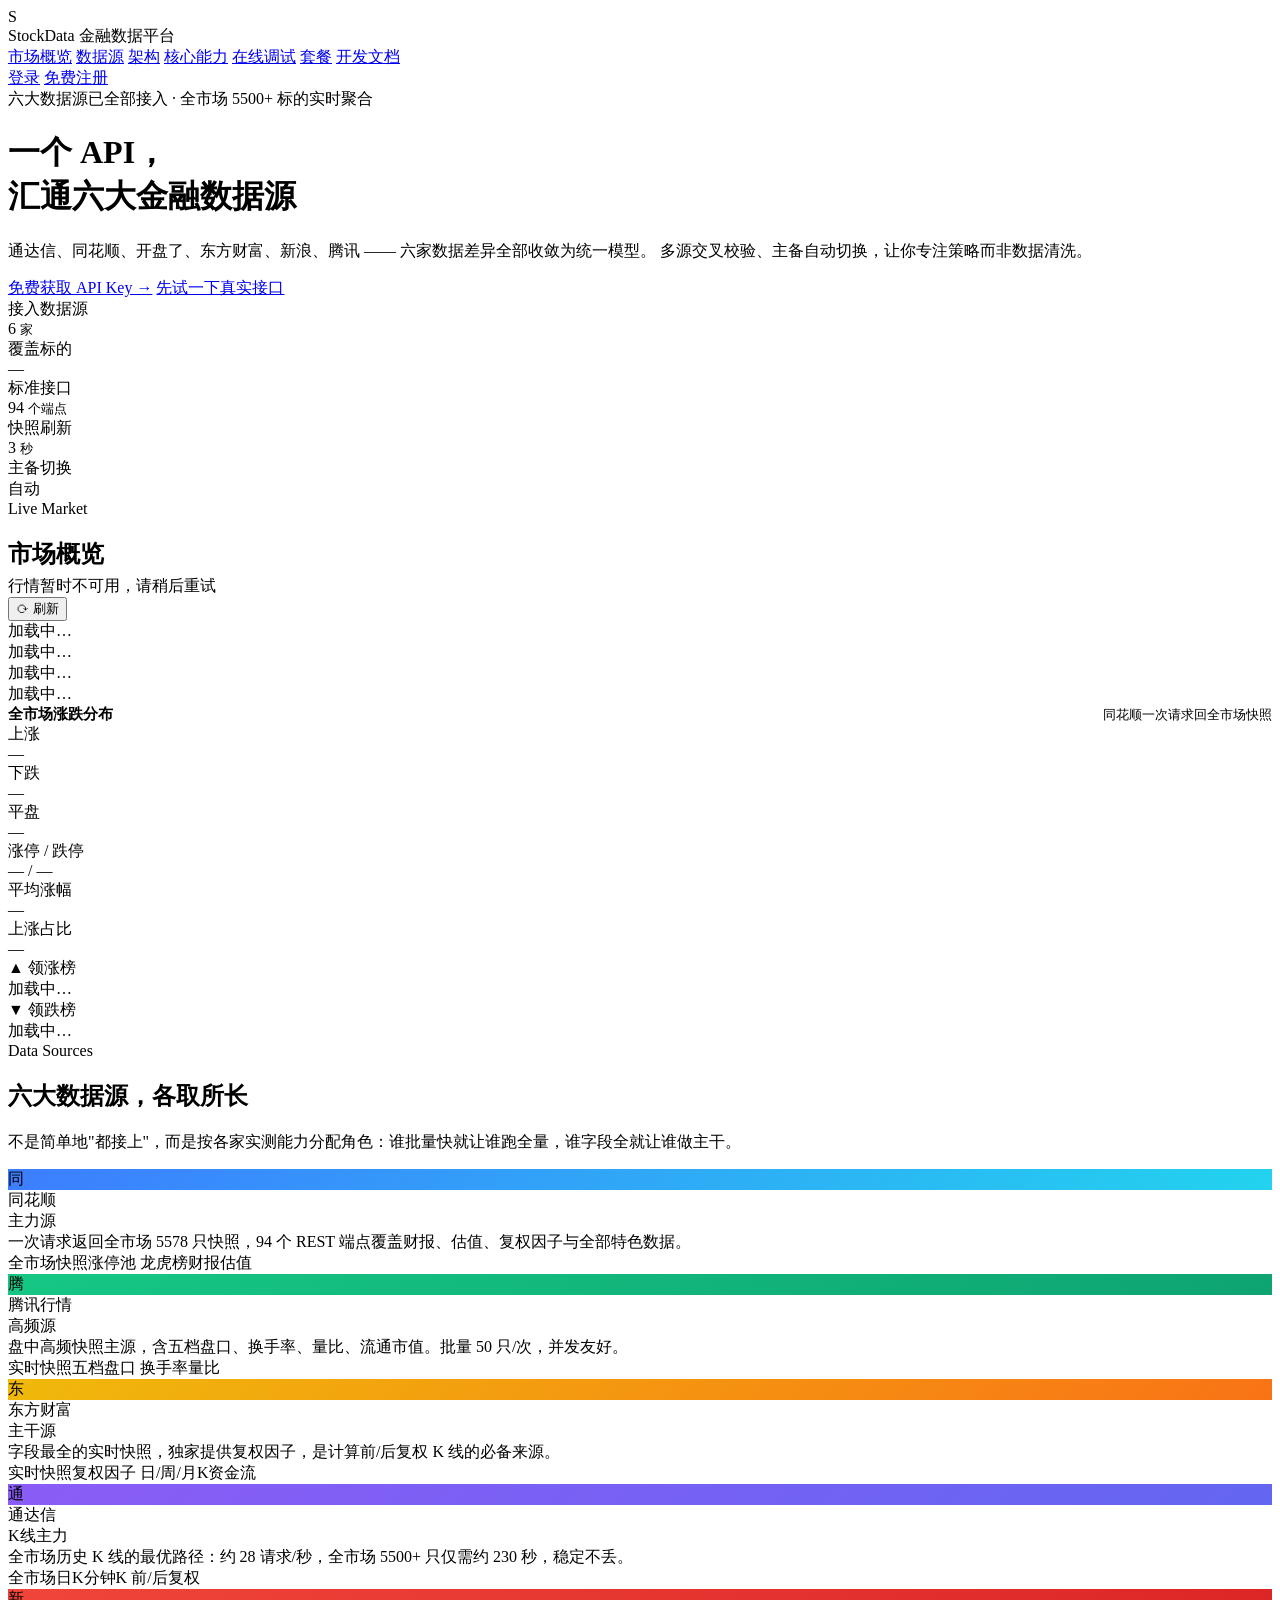
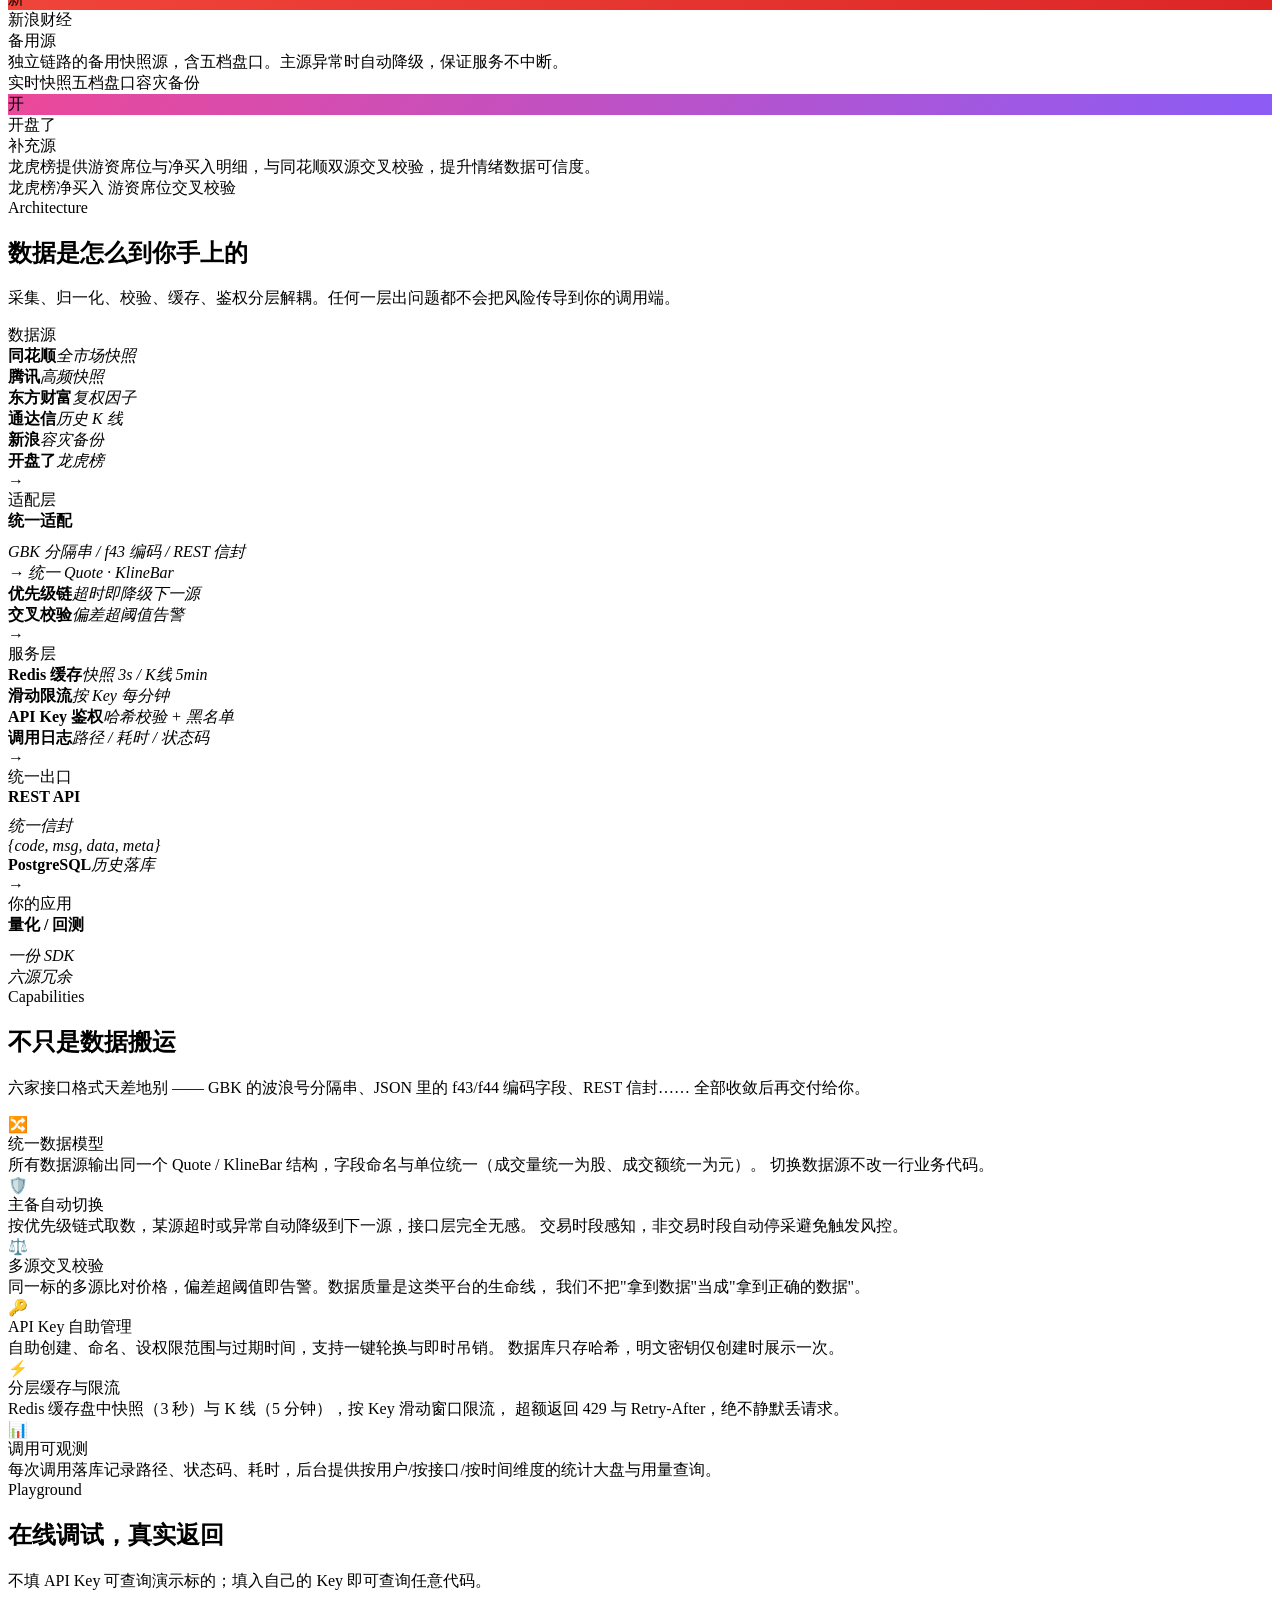
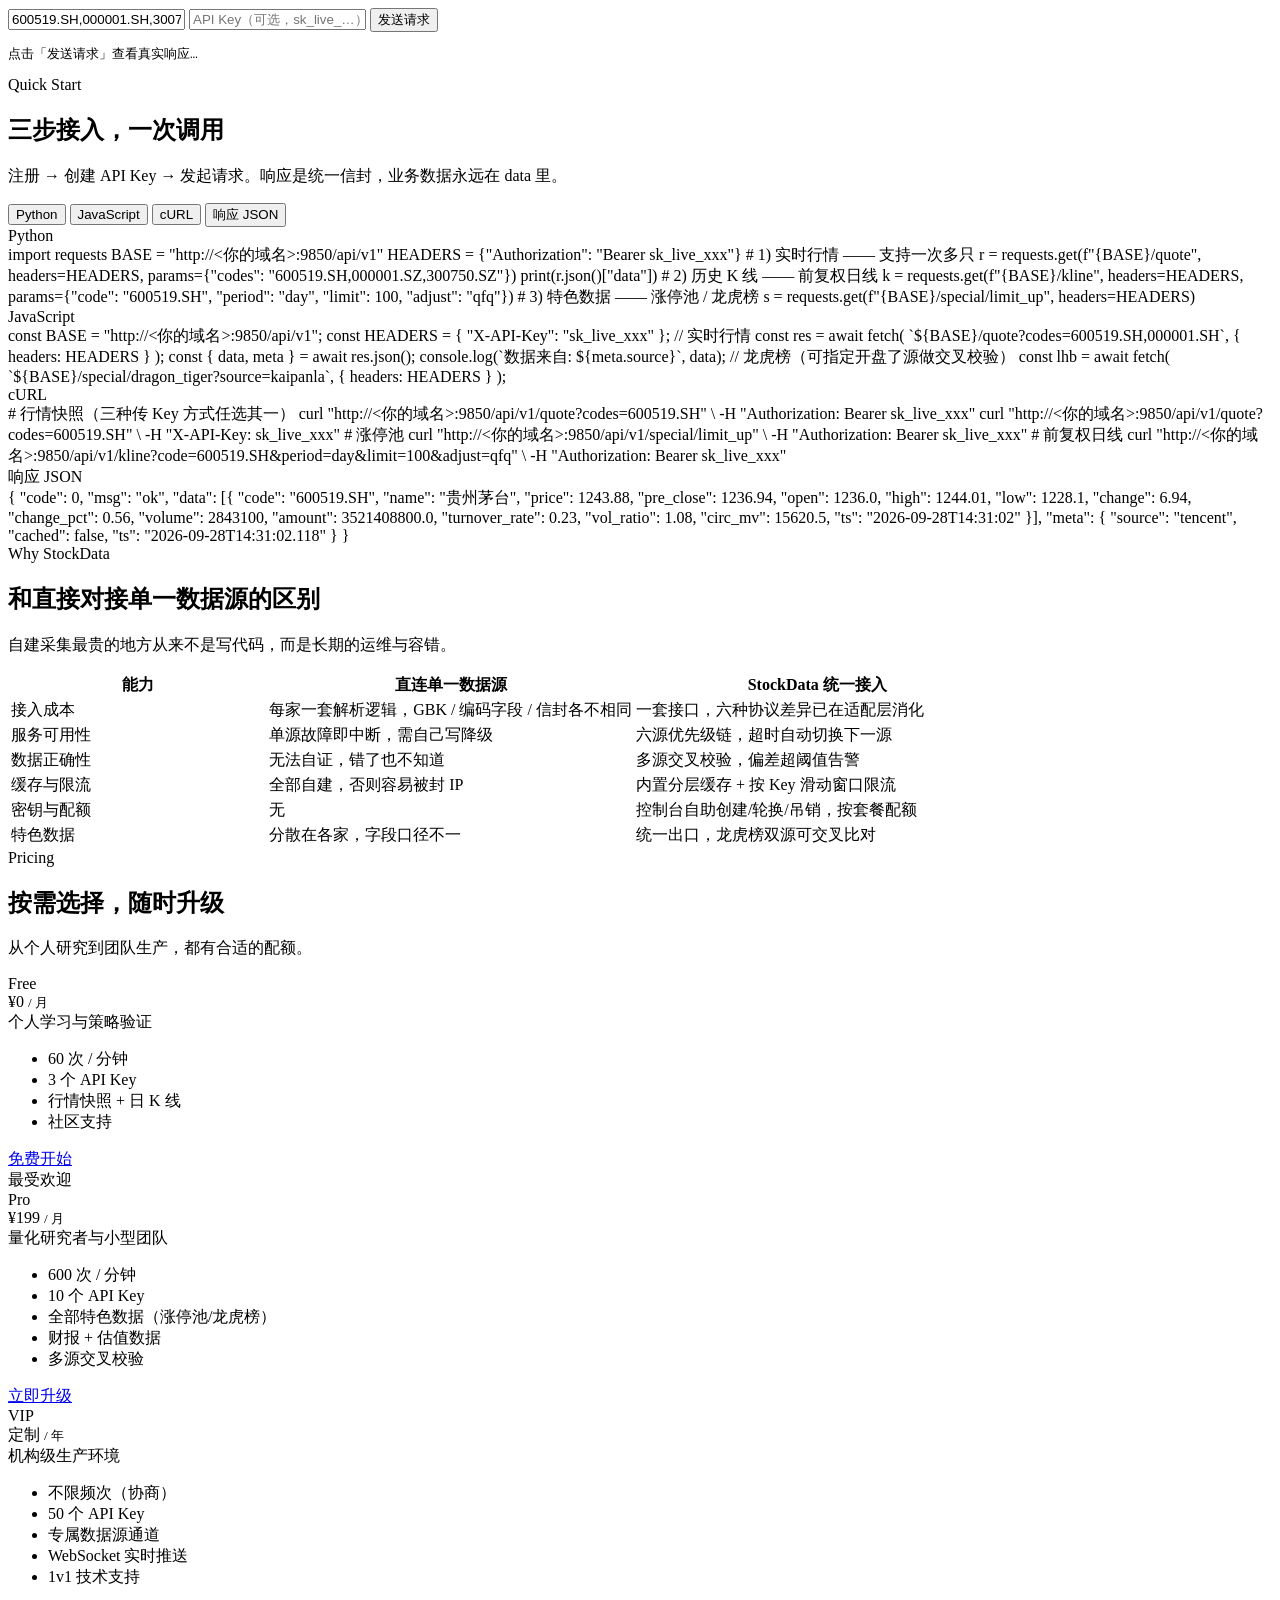
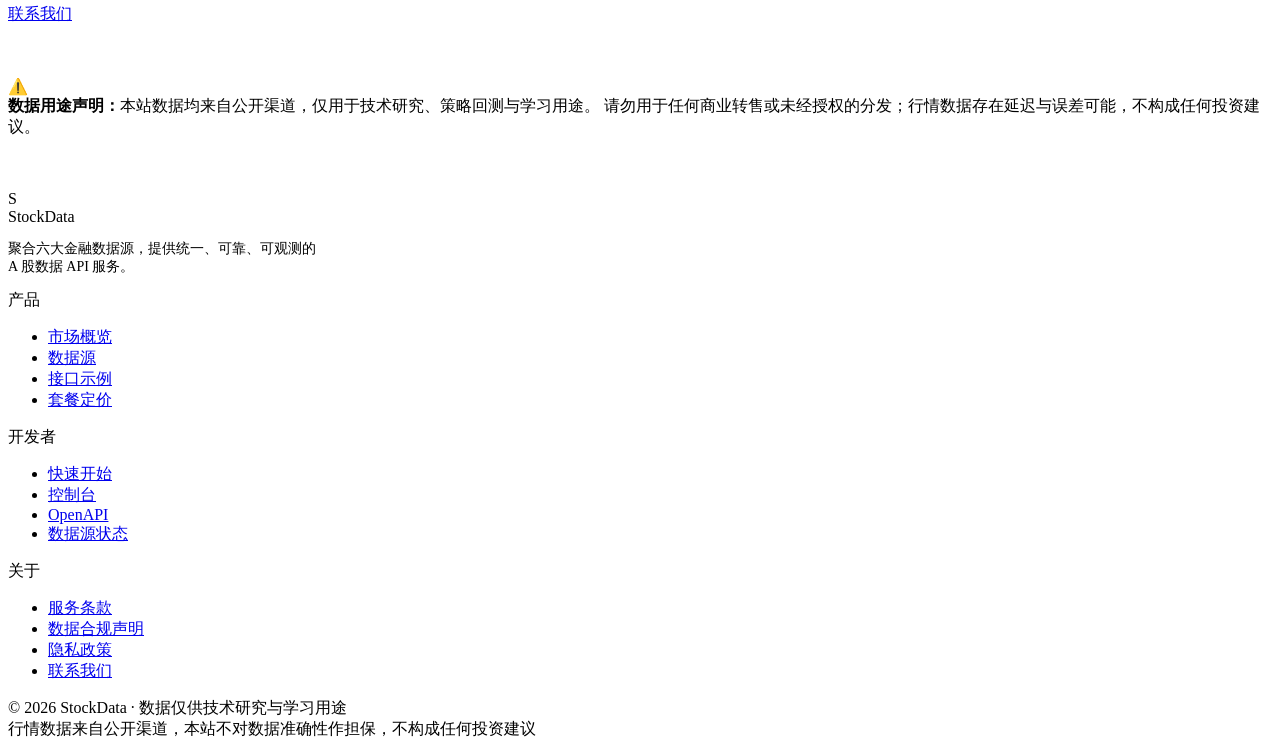
==== backend/static/index.html @ 7ba792af "基线：开源化改造前的完整状态 改造前先固化一份可回滚的基线。本次同时做了两件安全清理： - 把 docker-compose.yaml 里明文写死的 JWT_SECRET / HITHINK_API_" ====
<!DOCTYPE html>
<html lang="zh-CN">
<head>
<meta charset="UTF-8">
<meta name="viewport" content="width=device-width, initial-scale=1.0">
<title>StockData — 多源金融数据整合平台 | 通达信·同花顺·开盘了·东方财富·新浪·腾讯</title>
<meta name="description" content="StockData 聚合通达信、同花顺、开盘了、东方财富、新浪、腾讯六大数据源，提供统一的 A 股行情、K线、涨停池、龙虎榜 REST API，支持 API Key 自助管理与多源交叉校验。">
<link rel="stylesheet" href="/static/style.css">
</head>
<body>

<!-- ===================== 导航 ===================== -->
<nav class="nav" id="nav">
  <div class="nav-inner">
    <div class="logo">
      <div class="logo-mark">S</div>
      <div>StockData <span>金融数据平台</span></div>
    </div>
    <div class="nav-links">
      <a href="#market">市场概览</a>
      <a href="#sources">数据源</a>
      <a href="#architecture">架构</a>
      <a href="#features">核心能力</a>
      <a href="#playground">在线调试</a>
      <a href="#pricing">套餐</a>
      <a href="/docs.html">开发文档</a>
    </div>
    <div class="nav-actions" id="navActions">
      <a class="btn btn-ghost btn-sm" href="/login.html">登录</a>
      <a class="btn btn-primary btn-sm" href="/login.html?tab=register">免费注册</a>
    </div>
  </div>
</nav>

<!-- ===================== Hero ===================== -->
<header class="hero">
  <div class="container hero-inner">
    <div class="badge">
      <span class="dot"></span>
      六大数据源已全部接入 · 全市场 5500+ 标的实时聚合
    </div>

    <h1 class="hero-title">
      一个 API，<br>
      <span class="gradient-text">汇通六大金融数据源</span>
    </h1>

    <p class="hero-sub">
      通达信、同花顺、开盘了、东方财富、新浪、腾讯 —— 六家数据差异全部收敛为统一模型。
      多源交叉校验、主备自动切换，让你专注策略而非数据清洗。
    </p>

    <div class="hero-cta">
      <a class="btn btn-primary" href="/login.html?tab=register">免费获取 API Key →</a>
      <a class="btn btn-ghost" href="#playground">先试一下真实接口</a>
    </div>

    <!-- 平台指标 -->
    <div class="metric-band">
      <div class="metric-cell">
        <div class="metric-label">接入数据源</div>
        <div class="metric-value">6 <small>家</small></div>
      </div>
      <div class="metric-cell">
        <div class="metric-label">覆盖标的</div>
        <div class="metric-value" id="mTotal">—</div>
      </div>
      <div class="metric-cell">
        <div class="metric-label">标准接口</div>
        <div class="metric-value">94 <small>个端点</small></div>
      </div>
      <div class="metric-cell">
        <div class="metric-label">快照刷新</div>
        <div class="metric-value">3 <small>秒</small></div>
      </div>
      <div class="metric-cell">
        <div class="metric-label">主备切换</div>
        <div class="metric-value">自动</div>
      </div>
    </div>
  </div>
</header>

<!-- ===================== 市场概览（真实数据） ===================== -->
<section class="section" id="market">
  <div class="container">
    <div class="market-head">
      <div>
        <div class="section-tag" style="text-align:left">Live Market</div>
        <h2 class="section-title" style="text-align:left;margin-bottom:6px">市场概览</h2>
        <div class="live-badge">
          <span class="live-dot"></span>
          <span id="mUpdatedAt">正在加载实时数据…</span>
        </div>
      </div>
      <button class="btn-refresh" id="btnRefresh">⟳ 刷新</button>
    </div>

    <!-- 指数 -->
    <div class="index-row" id="indexRow">
      <div class="index-card"><div class="index-name">加载中…</div></div>
      <div class="index-card"><div class="index-name">加载中…</div></div>
      <div class="index-card"><div class="index-name">加载中…</div></div>
      <div class="index-card"><div class="index-name">加载中…</div></div>
    </div>

    <!-- 涨跌分布 -->
    <div class="breadth-panel">
      <div style="display:flex;justify-content:space-between;align-items:baseline;gap:14px;flex-wrap:wrap">
        <div style="font-size:15px;font-weight:700">全市场涨跌分布</div>
        <div style="font-size:12.5px;color:var(--muted)" id="breadthHint">同花顺一次请求回全市场快照</div>
      </div>

      <div class="breadth-bar">
        <span class="breadth-up"   id="barUp"   style="width:0%"></span>
        <span class="breadth-flat" id="barFlat" style="width:0%"></span>
        <span class="breadth-down" id="barDown" style="width:0%"></span>
      </div>

      <div class="breadth-stats">
        <div>
          <div class="bstat-label">上涨</div>
          <div class="bstat-value up" id="bUp">—</div>
        </div>
        <div>
          <div class="bstat-label">下跌</div>
          <div class="bstat-value down" id="bDown">—</div>
        </div>
        <div>
          <div class="bstat-label">平盘</div>
          <div class="bstat-value flat" id="bFlat">—</div>
        </div>
        <div>
          <div class="bstat-label">涨停 / 跌停</div>
          <div class="bstat-value"><span class="up" id="bLU">—</span> <span style="color:var(--muted)">/</span> <span class="down" id="bLD">—</span></div>
        </div>
        <div>
          <div class="bstat-label">平均涨幅</div>
          <div class="bstat-value" id="bAvg">—</div>
        </div>
        <div>
          <div class="bstat-label">上涨占比</div>
          <div class="bstat-value" id="bRatio">—</div>
        </div>
      </div>
    </div>

    <!-- 领涨 / 领跌 -->
    <div class="mover-grid">
      <div class="mover-panel">
        <div class="mover-title"><span style="color:var(--up)">▲</span> 领涨榜</div>
        <div id="gainerList"><div class="mover-row">加载中…</div></div>
      </div>
      <div class="mover-panel">
        <div class="mover-title"><span style="color:var(--down)">▼</span> 领跌榜</div>
        <div id="loserList"><div class="mover-row">加载中…</div></div>
      </div>
    </div>
  </div>
</section>

<!-- ===================== 数据源 ===================== -->
<section class="section section-alt" id="sources">
  <div class="container">
    <div class="section-head">
      <div class="section-tag">Data Sources</div>
      <h2 class="section-title">六大数据源，各取所长</h2>
      <p class="section-desc">
        不是简单地"都接上"，而是按各家实测能力分配角色：谁批量快就让谁跑全量，谁字段全就让谁做主干。
      </p>
    </div>

    <div class="source-grid">
      <div class="source-card">
        <div class="source-head">
          <div class="source-name">
            <div class="source-logo" style="background:linear-gradient(135deg,#3d7dff,#22d3ee)">同</div>
            同花顺
          </div>
          <span class="status main">主力源</span>
        </div>
        <div class="source-desc">
          一次请求返回全市场 5578 只快照，94 个 REST 端点覆盖财报、估值、复权因子与全部特色数据。
        </div>
        <div class="source-tags">
          <span class="tag">全市场快照</span><span class="tag">涨停池</span>
          <span class="tag">龙虎榜</span><span class="tag">财报</span><span class="tag">估值</span>
        </div>
      </div>

      <div class="source-card">
        <div class="source-head">
          <div class="source-name">
            <div class="source-logo" style="background:linear-gradient(135deg,#16c784,#0ea472)">腾</div>
            腾讯行情
          </div>
          <span class="status ok">高频源</span>
        </div>
        <div class="source-desc">
          盘中高频快照主源，含五档盘口、换手率、量比、流通市值。批量 50 只/次，并发友好。
        </div>
        <div class="source-tags">
          <span class="tag">实时快照</span><span class="tag">五档盘口</span>
          <span class="tag">换手率</span><span class="tag">量比</span>
        </div>
      </div>

      <div class="source-card">
        <div class="source-head">
          <div class="source-name">
            <div class="source-logo" style="background:linear-gradient(135deg,#f0b90b,#f97316)">东</div>
            东方财富
          </div>
          <span class="status ok">主干源</span>
        </div>
        <div class="source-desc">
          字段最全的实时快照，独家提供复权因子，是计算前/后复权 K 线的必备来源。
        </div>
        <div class="source-tags">
          <span class="tag">实时快照</span><span class="tag">复权因子</span>
          <span class="tag">日/周/月K</span><span class="tag">资金流</span>
        </div>
      </div>

      <div class="source-card">
        <div class="source-head">
          <div class="source-name">
            <div class="source-logo" style="background:linear-gradient(135deg,#8b5cf6,#6366f1)">通</div>
            通达信
          </div>
          <span class="status main">K线主力</span>
        </div>
        <div class="source-desc">
          全市场历史 K 线的最优路径：约 28 请求/秒，全市场 5500+ 只仅需约 230 秒，稳定不丢。
        </div>
        <div class="source-tags">
          <span class="tag">全市场日K</span><span class="tag">分钟K</span>
          <span class="tag">前/后复权</span>
        </div>
      </div>

      <div class="source-card">
        <div class="source-head">
          <div class="source-name">
            <div class="source-logo" style="background:linear-gradient(135deg,#f0453a,#dc2626)">新</div>
            新浪财经
          </div>
          <span class="status ok">备用源</span>
        </div>
        <div class="source-desc">
          独立链路的备用快照源，含五档盘口。主源异常时自动降级，保证服务不中断。
        </div>
        <div class="source-tags">
          <span class="tag">实时快照</span><span class="tag">五档盘口</span><span class="tag">容灾备份</span>
        </div>
      </div>

      <div class="source-card">
        <div class="source-head">
          <div class="source-name">
            <div class="source-logo" style="background:linear-gradient(135deg,#ec4899,#8b5cf6)">开</div>
            开盘了
          </div>
          <span class="status ok">补充源</span>
        </div>
        <div class="source-desc">
          龙虎榜提供游资席位与净买入明细，与同花顺双源交叉校验，提升情绪数据可信度。
        </div>
        <div class="source-tags">
          <span class="tag">龙虎榜</span><span class="tag">净买入</span>
          <span class="tag">游资席位</span><span class="tag">交叉校验</span>
        </div>
      </div>
    </div>
  </div>
</section>

<!-- ===================== 架构 ===================== -->
<section class="section" id="architecture">
  <div class="container">
    <div class="section-head">
      <div class="section-tag">Architecture</div>
      <h2 class="section-title">数据是怎么到你手上的</h2>
      <p class="section-desc">
        采集、归一化、校验、缓存、鉴权分层解耦。任何一层出问题都不会把风险传导到你的调用端。
      </p>
    </div>

    <div class="arch">
      <div class="arch-col">
        <div class="arch-col-title">数据源</div>
        <div class="arch-box"><strong>同花顺</strong><em>全市场快照</em></div>
        <div class="arch-box"><strong>腾讯</strong><em>高频快照</em></div>
        <div class="arch-box"><strong>东方财富</strong><em>复权因子</em></div>
        <div class="arch-box"><strong>通达信</strong><em>历史 K 线</em></div>
        <div class="arch-box"><strong>新浪</strong><em>容灾备份</em></div>
        <div class="arch-box"><strong>开盘了</strong><em>龙虎榜</em></div>
      </div>

      <div class="arch-arrow">→</div>

      <div class="arch-col">
        <div class="arch-col-title">适配层</div>
        <div class="arch-box hl" style="flex:1;display:flex;flex-direction:column;justify-content:center;gap:10px">
          <strong>统一适配</strong>
          <em>GBK 分隔串 / f43 编码 / REST 信封<br>→ 统一 Quote · KlineBar</em>
        </div>
        <div class="arch-box"><strong>优先级链</strong><em>超时即降级下一源</em></div>
        <div class="arch-box"><strong>交叉校验</strong><em>偏差超阈值告警</em></div>
      </div>

      <div class="arch-arrow">→</div>

      <div class="arch-col">
        <div class="arch-col-title">服务层</div>
        <div class="arch-box"><strong>Redis 缓存</strong><em>快照 3s / K线 5min</em></div>
        <div class="arch-box"><strong>滑动限流</strong><em>按 Key 每分钟</em></div>
        <div class="arch-box"><strong>API Key 鉴权</strong><em>哈希校验 + 黑名单</em></div>
        <div class="arch-box"><strong>调用日志</strong><em>路径 / 耗时 / 状态码</em></div>
      </div>

      <div class="arch-arrow">→</div>

      <div class="arch-col">
        <div class="arch-col-title">统一出口</div>
        <div class="arch-box hl" style="flex:1;display:flex;flex-direction:column;justify-content:center;gap:10px">
          <strong>REST API</strong>
          <em>统一信封<br>{code, msg, data, meta}</em>
        </div>
        <div class="arch-box"><strong>PostgreSQL</strong><em>历史落库</em></div>
      </div>

      <div class="arch-arrow">→</div>

      <div class="arch-col">
        <div class="arch-col-title">你的应用</div>
        <div class="arch-box hl" style="flex:1;display:flex;flex-direction:column;justify-content:center;gap:10px">
          <strong>量化 / 回测</strong>
          <em>一份 SDK<br>六源冗余</em>
        </div>
      </div>
    </div>
  </div>
</section>

<!-- ===================== 核心能力 ===================== -->
<section class="section section-alt" id="features">
  <div class="container">
    <div class="section-head">
      <div class="section-tag">Capabilities</div>
      <h2 class="section-title">不只是数据搬运</h2>
      <p class="section-desc">
        六家接口格式天差地别 —— GBK 的波浪号分隔串、JSON 里的 f43/f44 编码字段、REST 信封……
        全部收敛后再交付给你。
      </p>
    </div>

    <div class="feature-grid">
      <div class="feature-card">
        <div class="feature-icon">🔀</div>
        <div class="feature-title">统一数据模型</div>
        <div class="feature-desc">
          所有数据源输出同一个 Quote / KlineBar 结构，字段命名与单位统一（成交量统一为股、成交额统一为元）。
          切换数据源不改一行业务代码。
        </div>
      </div>

      <div class="feature-card">
        <div class="feature-icon">🛡️</div>
        <div class="feature-title">主备自动切换</div>
        <div class="feature-desc">
          按优先级链式取数，某源超时或异常自动降级到下一源，接口层完全无感。
          交易时段感知，非交易时段自动停采避免触发风控。
        </div>
      </div>

      <div class="feature-card">
        <div class="feature-icon">⚖️</div>
        <div class="feature-title">多源交叉校验</div>
        <div class="feature-desc">
          同一标的多源比对价格，偏差超阈值即告警。数据质量是这类平台的生命线，
          我们不把"拿到数据"当成"拿到正确的数据"。
        </div>
      </div>

      <div class="feature-card">
        <div class="feature-icon">🔑</div>
        <div class="feature-title">API Key 自助管理</div>
        <div class="feature-desc">
          自助创建、命名、设权限范围与过期时间，支持一键轮换与即时吊销。
          数据库只存哈希，明文密钥仅创建时展示一次。
        </div>
      </div>

      <div class="feature-card">
        <div class="feature-icon">⚡</div>
        <div class="feature-title">分层缓存与限流</div>
        <div class="feature-desc">
          Redis 缓存盘中快照（3 秒）与 K 线（5 分钟），按 Key 滑动窗口限流，
          超额返回 429 与 Retry-After，绝不静默丢请求。
        </div>
      </div>

      <div class="feature-card">
        <div class="feature-icon">📊</div>
        <div class="feature-title">调用可观测</div>
        <div class="feature-desc">
          每次调用落库记录路径、状态码、耗时，后台提供按用户/按接口/按时间维度的统计大盘与用量查询。
        </div>
      </div>
    </div>
  </div>
</section>

<!-- ===================== 在线调试 ===================== -->
<section class="section" id="playground">
  <div class="container">
    <div class="section-head">
      <div class="section-tag">Playground</div>
      <h2 class="section-title">在线调试，真实返回</h2>
      <p class="section-desc">
        不填 API Key 可查询演示标的；填入自己的 Key 即可查询任意代码。
      </p>
    </div>

    <div class="playground">
      <div class="pg-bar">
        <input class="pg-input" id="pgCodes" value="600519.SH,000001.SH,300750.SZ"
               placeholder="股票代码，逗号分隔">
        <input class="pg-input" id="pgKey" placeholder="API Key（可选，sk_live_…）" style="flex:0 1 280px">
        <button class="btn btn-primary" id="pgRun">发送请求</button>
      </div>
      <pre class="pg-out" id="pgOut">点击「发送请求」查看真实响应…</pre>
      <div class="pg-meta" id="pgMeta"></div>
    </div>
  </div>
</section>

<!-- ===================== 代码示例 ===================== -->
<section class="section section-alt" id="api">
  <div class="container">
    <div class="section-head">
      <div class="section-tag">Quick Start</div>
      <h2 class="section-title">三步接入，一次调用</h2>
      <p class="section-desc">注册 → 创建 API Key → 发起请求。响应是统一信封，业务数据永远在 data 里。</p>
    </div>

    <div class="code-tabs">
      <button class="code-tab active" data-tab="py">Python</button>
      <button class="code-tab" data-tab="js">JavaScript</button>
      <button class="code-tab" data-tab="curl">cURL</button>
      <button class="code-tab" data-tab="json">响应 JSON</button>
    </div>

    <div class="code-panel active" data-panel="py">
      <div class="code-block">
        <div class="code-head">
          <span class="code-dot" style="background:#ff5f56"></span>
          <span class="code-dot" style="background:#ffbd2e"></span>
          <span class="code-dot" style="background:#27c93f"></span>
          <span class="code-lang">Python</span>
        </div>
        <div class="code-body"><span class="k">import</span> requests

BASE   = <span class="s">"http://&lt;你的域名&gt;:9850/api/v1"</span>
HEADERS = {<span class="s">"Authorization"</span>: <span class="s">"Bearer sk_live_xxx"</span>}

<span class="c"># 1) 实时行情 —— 支持一次多只</span>
r = requests.<span class="f">get</span>(<span class="s">f"{BASE}/quote"</span>, headers=HEADERS,
              params={<span class="s">"codes"</span>: <span class="s">"600519.SH,000001.SZ,300750.SZ"</span>})
<span class="f">print</span>(r.<span class="f">json</span>()[<span class="s">"data"</span>])

<span class="c"># 2) 历史 K 线 —— 前复权日线</span>
k = requests.<span class="f">get</span>(<span class="s">f"{BASE}/kline"</span>, headers=HEADERS,
              params={<span class="s">"code"</span>: <span class="s">"600519.SH"</span>, <span class="s">"period"</span>: <span class="s">"day"</span>,
                      <span class="s">"limit"</span>: <span class="k">100</span>, <span class="s">"adjust"</span>: <span class="s">"qfq"</span>})

<span class="c"># 3) 特色数据 —— 涨停池 / 龙虎榜</span>
s = requests.<span class="f">get</span>(<span class="s">f"{BASE}/special/limit_up"</span>, headers=HEADERS)</div>
      </div>
    </div>

    <div class="code-panel" data-panel="js">
      <div class="code-block">
        <div class="code-head">
          <span class="code-dot" style="background:#ff5f56"></span>
          <span class="code-dot" style="background:#ffbd2e"></span>
          <span class="code-dot" style="background:#27c93f"></span>
          <span class="code-lang">JavaScript</span>
        </div>
        <div class="code-body"><span class="k">const</span> BASE = <span class="s">"http://&lt;你的域名&gt;:9850/api/v1"</span>;
<span class="k">const</span> HEADERS = { <span class="s">"X-API-Key"</span>: <span class="s">"sk_live_xxx"</span> };

<span class="c">// 实时行情</span>
<span class="k">const</span> res = <span class="k">await</span> <span class="f">fetch</span>(
  <span class="s">`${BASE}/quote?codes=600519.SH,000001.SH`</span>,
  { headers: HEADERS }
);
<span class="k">const</span> { data, meta } = <span class="k">await</span> res.<span class="f">json</span>();
<span class="f">console</span>.<span class="f">log</span>(<span class="s">`数据来自: ${meta.source}`</span>, data);

<span class="c">// 龙虎榜（可指定开盘了源做交叉校验）</span>
<span class="k">const</span> lhb = <span class="k">await</span> <span class="f">fetch</span>(
  <span class="s">`${BASE}/special/dragon_tiger?source=kaipanla`</span>,
  { headers: HEADERS }
);</div>
      </div>
    </div>

    <div class="code-panel" data-panel="curl">
      <div class="code-block">
        <div class="code-head">
          <span class="code-dot" style="background:#ff5f56"></span>
          <span class="code-dot" style="background:#ffbd2e"></span>
          <span class="code-dot" style="background:#27c93f"></span>
          <span class="code-lang">cURL</span>
        </div>
        <div class="code-body"><span class="c"># 行情快照（三种传 Key 方式任选其一）</span>
curl <span class="s">"http://&lt;你的域名&gt;:9850/api/v1/quote?codes=600519.SH"</span> \
  -H <span class="s">"Authorization: Bearer sk_live_xxx"</span>

curl <span class="s">"http://&lt;你的域名&gt;:9850/api/v1/quote?codes=600519.SH"</span> \
  -H <span class="s">"X-API-Key: sk_live_xxx"</span>

<span class="c"># 涨停池</span>
curl <span class="s">"http://&lt;你的域名&gt;:9850/api/v1/special/limit_up"</span> \
  -H <span class="s">"Authorization: Bearer sk_live_xxx"</span>

<span class="c"># 前复权日线</span>
curl <span class="s">"http://&lt;你的域名&gt;:9850/api/v1/kline?code=600519.SH&amp;period=day&amp;limit=100&amp;adjust=qfq"</span> \
  -H <span class="s">"Authorization: Bearer sk_live_xxx"</span></div>
      </div>
    </div>

    <div class="code-panel" data-panel="json">
      <div class="code-block">
        <div class="code-head">
          <span class="code-dot" style="background:#ff5f56"></span>
          <span class="code-dot" style="background:#ffbd2e"></span>
          <span class="code-dot" style="background:#27c93f"></span>
          <span class="code-lang">响应 JSON</span>
        </div>
        <div class="code-body">{
  <span class="n">"code"</span>: <span class="k">0</span>,
  <span class="n">"msg"</span>: <span class="s">"ok"</span>,
  <span class="n">"data"</span>: [{
    <span class="n">"code"</span>: <span class="s">"600519.SH"</span>,
    <span class="n">"name"</span>: <span class="s">"贵州茅台"</span>,
    <span class="n">"price"</span>: <span class="k">1243.88</span>,
    <span class="n">"pre_close"</span>: <span class="k">1236.94</span>,
    <span class="n">"open"</span>: <span class="k">1236.0</span>,
    <span class="n">"high"</span>: <span class="k">1244.01</span>,
    <span class="n">"low"</span>: <span class="k">1228.1</span>,
    <span class="n">"change"</span>: <span class="k">6.94</span>,
    <span class="n">"change_pct"</span>: <span class="k">0.56</span>,
    <span class="n">"volume"</span>: <span class="k">2843100</span>,
    <span class="n">"amount"</span>: <span class="k">3521408800.0</span>,
    <span class="n">"turnover_rate"</span>: <span class="k">0.23</span>,
    <span class="n">"vol_ratio"</span>: <span class="k">1.08</span>,
    <span class="n">"circ_mv"</span>: <span class="k">15620.5</span>,
    <span class="n">"ts"</span>: <span class="s">"2026-09-28T14:31:02"</span>
  }],
  <span class="n">"meta"</span>: {
    <span class="n">"source"</span>: <span class="s">"tencent"</span>,
    <span class="n">"cached"</span>: <span class="k">false</span>,
    <span class="n">"ts"</span>: <span class="s">"2026-09-28T14:31:02.118"</span>
  }
}</div>
      </div>
    </div>
  </div>
</section>

<!-- ===================== 对比 ===================== -->
<section class="section" id="compare">
  <div class="container">
    <div class="section-head">
      <div class="section-tag">Why StockData</div>
      <h2 class="section-title">和直接对接单一数据源的区别</h2>
      <p class="section-desc">自建采集最贵的地方从来不是写代码，而是长期的运维与容错。</p>
    </div>

    <div class="compare-wrap table-scroll">
      <table>
        <thead>
          <tr>
            <th style="width:26%">能力</th>
            <th style="width:37%">直连单一数据源</th>
            <th style="width:37%">StockData 统一接入</th>
          </tr>
        </thead>
        <tbody>
          <tr>
            <td>接入成本</td>
            <td><span class="compare-no">每家一套解析逻辑</span>，GBK / 编码字段 / 信封各不相同</td>
            <td><span class="compare-yes">一套接口</span>，六种协议差异已在适配层消化</td>
          </tr>
          <tr>
            <td>服务可用性</td>
            <td><span class="compare-no">单源故障即中断</span>，需自己写降级</td>
            <td><span class="compare-yes">六源优先级链</span>，超时自动切换下一源</td>
          </tr>
          <tr>
            <td>数据正确性</td>
            <td><span class="compare-no">无法自证</span>，错了也不知道</td>
            <td><span class="compare-yes">多源交叉校验</span>，偏差超阈值告警</td>
          </tr>
          <tr>
            <td>缓存与限流</td>
            <td><span class="compare-no">全部自建</span>，否则容易被封 IP</td>
            <td><span class="compare-yes">内置</span>分层缓存 + 按 Key 滑动窗口限流</td>
          </tr>
          <tr>
            <td>密钥与配额</td>
            <td><span class="compare-no">无</span></td>
            <td><span class="compare-yes">控制台自助</span>创建/轮换/吊销，按套餐配额</td>
          </tr>
          <tr>
            <td>特色数据</td>
            <td><span class="compare-no">分散在各家</span>，字段口径不一</td>
            <td><span class="compare-yes">统一出口</span>，龙虎榜双源可交叉比对</td>
          </tr>
        </tbody>
      </table>
    </div>
  </div>
</section>

<!-- ===================== 套餐 ===================== -->
<section class="section section-alt" id="pricing">
  <div class="container">
    <div class="section-head">
      <div class="section-tag">Pricing</div>
      <h2 class="section-title">按需选择，随时升级</h2>
      <p class="section-desc">从个人研究到团队生产，都有合适的配额。</p>
    </div>

    <div class="price-grid">
      <div class="price-card">
        <div class="price-name">Free</div>
        <div class="price-val">¥0 <small>/ 月</small></div>
        <div class="price-note">个人学习与策略验证</div>
        <ul class="price-list">
          <li>60 次 / 分钟</li>
          <li>3 个 API Key</li>
          <li>行情快照 + 日 K 线</li>
          <li>社区支持</li>
        </ul>
        <a class="btn btn-ghost" href="/login.html?tab=register">免费开始</a>
      </div>

      <div class="price-card featured">
        <div class="price-badge">最受欢迎</div>
        <div class="price-name">Pro</div>
        <div class="price-val">¥199 <small>/ 月</small></div>
        <div class="price-note">量化研究者与小型团队</div>
        <ul class="price-list">
          <li>600 次 / 分钟</li>
          <li>10 个 API Key</li>
          <li>全部特色数据（涨停池/龙虎榜）</li>
          <li>财报 + 估值数据</li>
          <li>多源交叉校验</li>
        </ul>
        <a class="btn btn-primary" href="/login.html?tab=register">立即升级</a>
      </div>

      <div class="price-card">
        <div class="price-name">VIP</div>
        <div class="price-val">定制 <small>/ 年</small></div>
        <div class="price-note">机构级生产环境</div>
        <ul class="price-list">
          <li>不限频次（协商）</li>
          <li>50 个 API Key</li>
          <li>专属数据源通道</li>
          <li>WebSocket 实时推送</li>
          <li>1v1 技术支持</li>
        </ul>
        <a class="btn btn-ghost" href="/login.html?tab=register">联系我们</a>
      </div>
    </div>
  </div>
</section>

<!-- ===================== 合规提示 ===================== -->
<section class="section" style="padding:52px 0">
  <div class="container">
    <div class="alert alert-info" style="margin:0">
      <span>⚠️</span>
      <div>
        <strong>数据用途声明：</strong>本站数据均来自公开渠道，仅用于技术研究、策略回测与学习用途。
        请勿用于任何商业转售或未经授权的分发；行情数据存在延迟与误差可能，不构成任何投资建议。
      </div>
    </div>
  </div>
</section>

<!-- ===================== 页脚 ===================== -->
<footer class="footer">
  <div class="container">
    <div class="footer-grid">
      <div>
        <div class="logo" style="margin-bottom:14px">
          <div class="logo-mark">S</div>
          <div>StockData</div>
        </div>
        <p style="color:var(--muted);font-size:14px;max-width:320px">
          聚合六大金融数据源，提供统一、可靠、可观测的 A 股数据 API 服务。
        </p>
      </div>
      <div>
        <div class="footer-title">产品</div>
        <ul class="footer-links">
          <li><a href="#market">市场概览</a></li>
          <li><a href="#sources">数据源</a></li>
          <li><a href="#api">接口示例</a></li>
          <li><a href="#pricing">套餐定价</a></li>
        </ul>
      </div>
      <div>
        <div class="footer-title">开发者</div>
        <ul class="footer-links">
          <li><a href="/docs.html">快速开始</a></li>
          <li><a href="/console.html">控制台</a></li>
          <li><a href="/api/docs">OpenAPI</a></li>
          <li><a href="/api/v1/sources">数据源状态</a></li>
        </ul>
      </div>
      <div>
        <div class="footer-title">关于</div>
        <ul class="footer-links">
          <li><a href="#">服务条款</a></li>
          <li><a href="#">数据合规声明</a></li>
          <li><a href="#">隐私政策</a></li>
          <li><a href="#">联系我们</a></li>
        </ul>
      </div>
    </div>
    <div class="footer-bottom">
      <div>© 2026 StockData · 数据仅供技术研究与学习用途</div>
      <div>行情数据来自公开渠道，本站不对数据准确性作担保，不构成任何投资建议</div>
    </div>
  </div>
</footer>

<script src="/static/app.js"></script>
<script>
/* ============================================================
   首页交互
   ============================================================ */
const $ = (id) => document.getElementById(id);
const cls = (v) => (v > 0 ? 'up' : (v < 0 ? 'down' : 'flat'));
const sign = (v) => (v > 0 ? '+' : '');
const fmt = (v, d = 2) => (v == null ? '--' : Number(v).toFixed(d));

/* ---------- 导航滚动 ---------- */
window.addEventListener('scroll', () => {
  $('nav').classList.toggle('scrolled', window.scrollY > 20);
});

/* ---------- 登录态 ---------- */
(function () {
  if (localStorage.getItem('sd_token')) {
    $('navActions').innerHTML =
      '<a class="btn btn-primary btn-sm" href="/console.html">我的控制台</a>';
  }
})();

/* ---------- 市场概览 ---------- */
async function loadMarket() {
  const btn = $('btnRefresh');
  btn.classList.add('loading');
  try {
    const res = await fetch('/api/v1/public/market');
    const json = await res.json();
    const d = json.data || {};
    renderIndices(d.indices || []);
    renderBreadth(d.breadth || {});
    renderMovers('gainerList', d.top_gainers || []);
    renderMovers('loserList', d.top_losers || []);
    $('mUpdatedAt').textContent =
      '实时数据 · 更新于 ' + new Date().toLocaleTimeString('zh-CN', { hour12: false });
  } catch (e) {
    $('mUpdatedAt').textContent = '行情暂时不可用，请稍后重试';
  } finally {
    btn.classList.remove('loading');
  }
}

function renderIndices(list) {
  if (!list.length) return;
  $('indexRow').innerHTML = list.map(i => {
    const c = cls(i.change_pct);
    return `<div class="index-card ${c}">
      <div class="index-name">
        <span>${i.name}</span>
        <span class="index-code">${i.code}</span>
      </div>
      <div class="index-price ${c}">${fmt(i.price)}</div>
      <div class="index-chg ${c}">${sign(i.change_pct)}${fmt(i.change_pct)}%
        <span style="color:var(--muted);font-weight:400"> ${sign(i.change || 0)}${fmt(i.change)}</span>
      </div>
    </div>`;
  }).join('');
}

function renderBreadth(b) {
  if (!b.total) return;
  $('mTotal').innerHTML = b.total.toLocaleString() + ' <small>只</small>';

  const total = b.total || 1;
  $('barUp').style.width = (b.up / total * 100) + '%';
  $('barFlat').style.width = (b.flat / total * 100) + '%';
  $('barDown').style.width = (b.down / total * 100) + '%';

  $('bUp').textContent = b.up;
  $('bDown').textContent = b.down;
  $('bFlat').textContent = b.flat;
  $('bLU').textContent = b.limit_up;
  $('bLD').textContent = b.limit_down;
  $('bAvg').innerHTML = `<span class="${cls(b.avg_pct)}">${sign(b.avg_pct)}${fmt(b.avg_pct)}%</span>`;
  $('bRatio').innerHTML = `<span class="${b.up_ratio >= 50 ? 'up' : 'down'}">${fmt(b.up_ratio, 1)}%</span>`;
}

function renderMovers(id, list) {
  if (!list.length) { $(id).innerHTML = '<div class="mover-row">暂无数据</div>'; return; }
  $(id).innerHTML = list.map((m, i) => `
    <div class="mover-row">
      <span class="mover-rank">${i + 1}</span>
      <span class="mover-name">${m.name || m.code}</span>
      <span class="mover-code">${fmt(m.price)}</span>
      <span class="mover-pct ${cls(m.change_pct)}">${sign(m.change_pct)}${fmt(m.change_pct)}%</span>
    </div>`).join('');
}

$('btnRefresh').addEventListener('click', loadMarket);
loadMarket();
setInterval(loadMarket, 60000);   // 每分钟自动刷新

/* ---------- 代码标签页 ---------- */
document.querySelectorAll('.code-tab').forEach(tab => {
  tab.addEventListener('click', () => {
    document.querySelectorAll('.code-tab').forEach(t => t.classList.remove('active'));
    document.querySelectorAll('.code-panel').forEach(p => p.classList.remove('active'));
    tab.classList.add('active');
    document.querySelector(`[data-panel="${tab.dataset.tab}"]`).classList.add('active');
  });
});

/* ---------- 在线调试 ---------- */
async function runPlayground() {
  const codes = $('pgCodes').value.trim();
  const key = $('pgKey').value.trim();
  const out = $('pgOut'), meta = $('pgMeta');
  out.textContent = '请求中…';
  meta.textContent = '';

  try {
    const headers = {};
    if (key) headers['X-API-Key'] = key;

    // 有 Key 走完整接口，没 Key 走公开演示接口
    const url = key
      ? '/api/v1/quote?codes=' + encodeURIComponent(codes)
      : '/api/v1/public/quote';

    const t0 = performance.now();
    const res = await fetch(url, { headers });
    const json = await res.json();
    const ms = Math.round(performance.now() - t0);

    out.textContent = JSON.stringify(json, null, 2);
    meta.innerHTML = [
      `HTTP ${res.status}`,
      `耗时 ${ms}ms`,
      `数据源 ${(json.meta || {}).source || '-'}`,
      `缓存 ${(json.meta || {}).cached ? '命中' : '未命中'}`,
      key ? '' : '（未填 Key，返回演示标的）'
    ].filter(Boolean).join('　·　');
  } catch (e) {
    out.textContent = '请求失败: ' + e.message;
  }
}
$('pgRun').addEventListener('click', runPlayground);
$('pgCodes').addEventListener('keydown', e => { if (e.key === 'Enter') runPlayground(); });
</script>
</body>
</html>
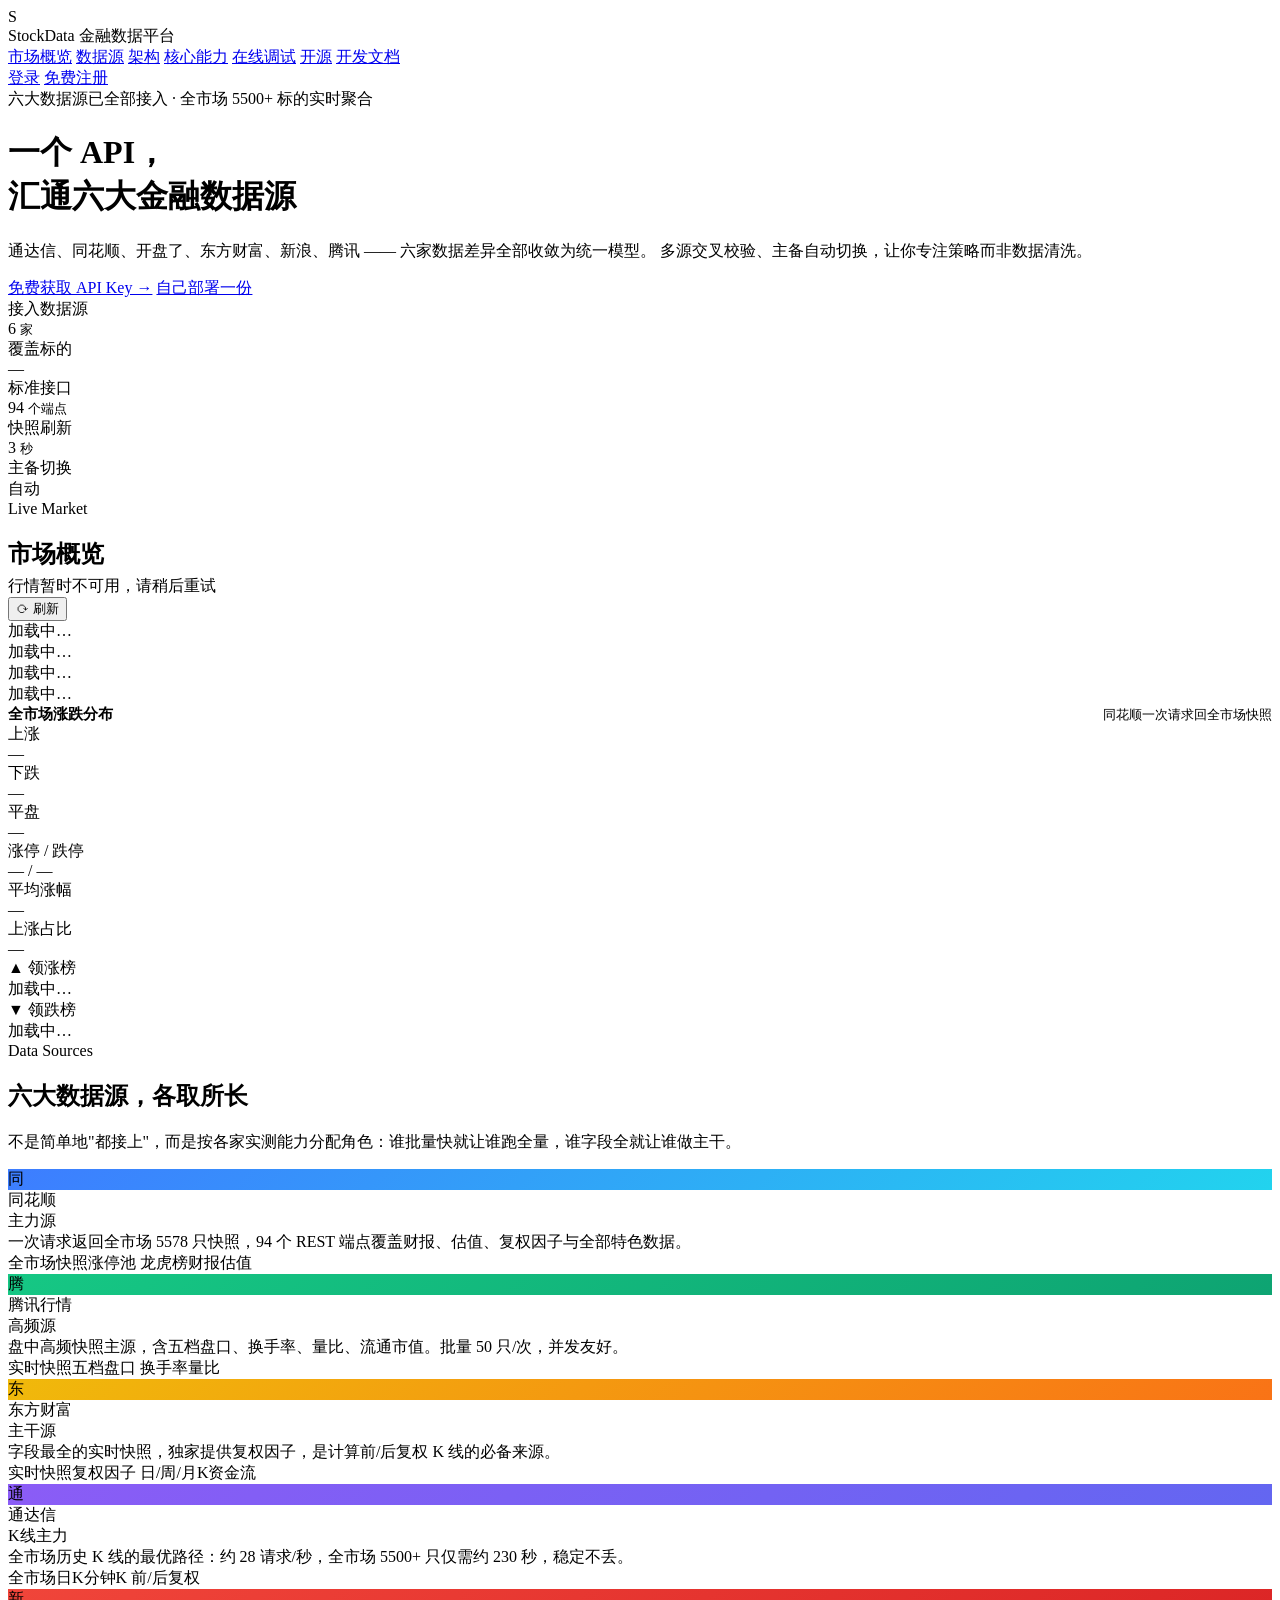
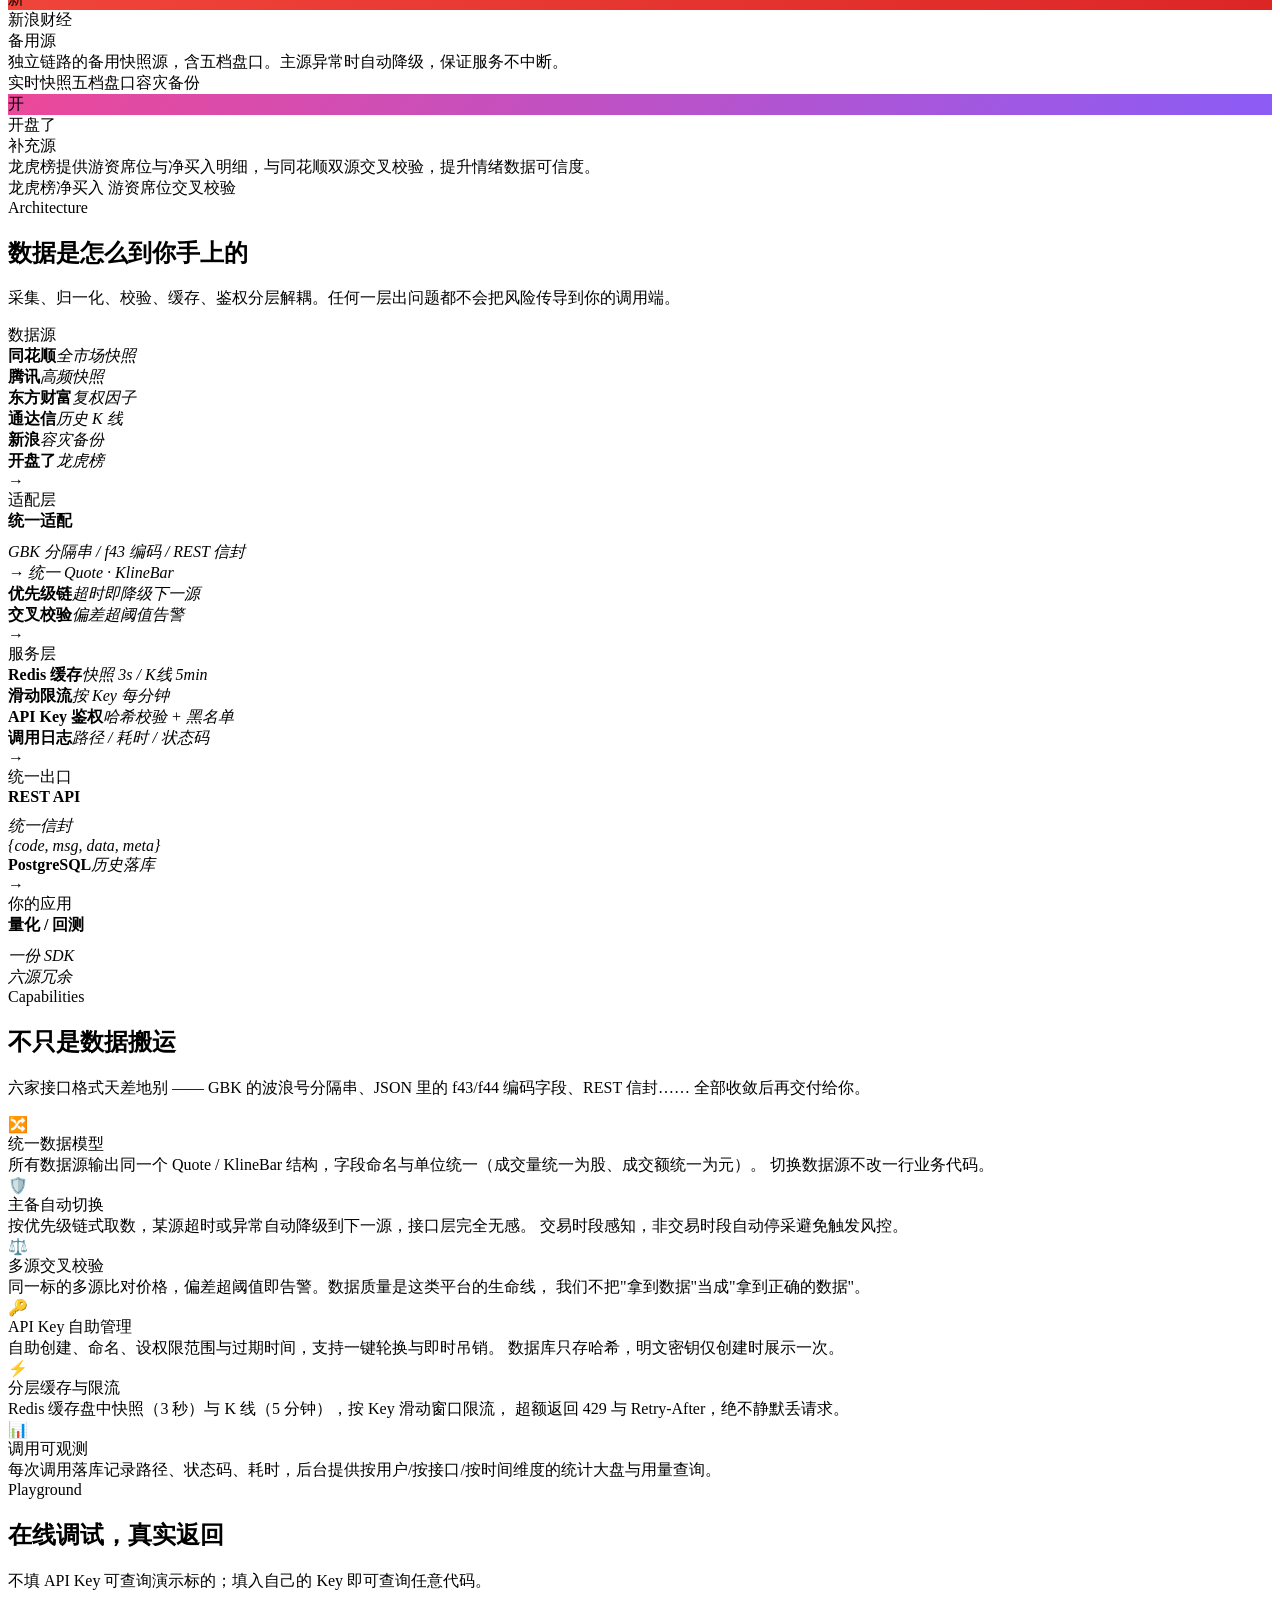
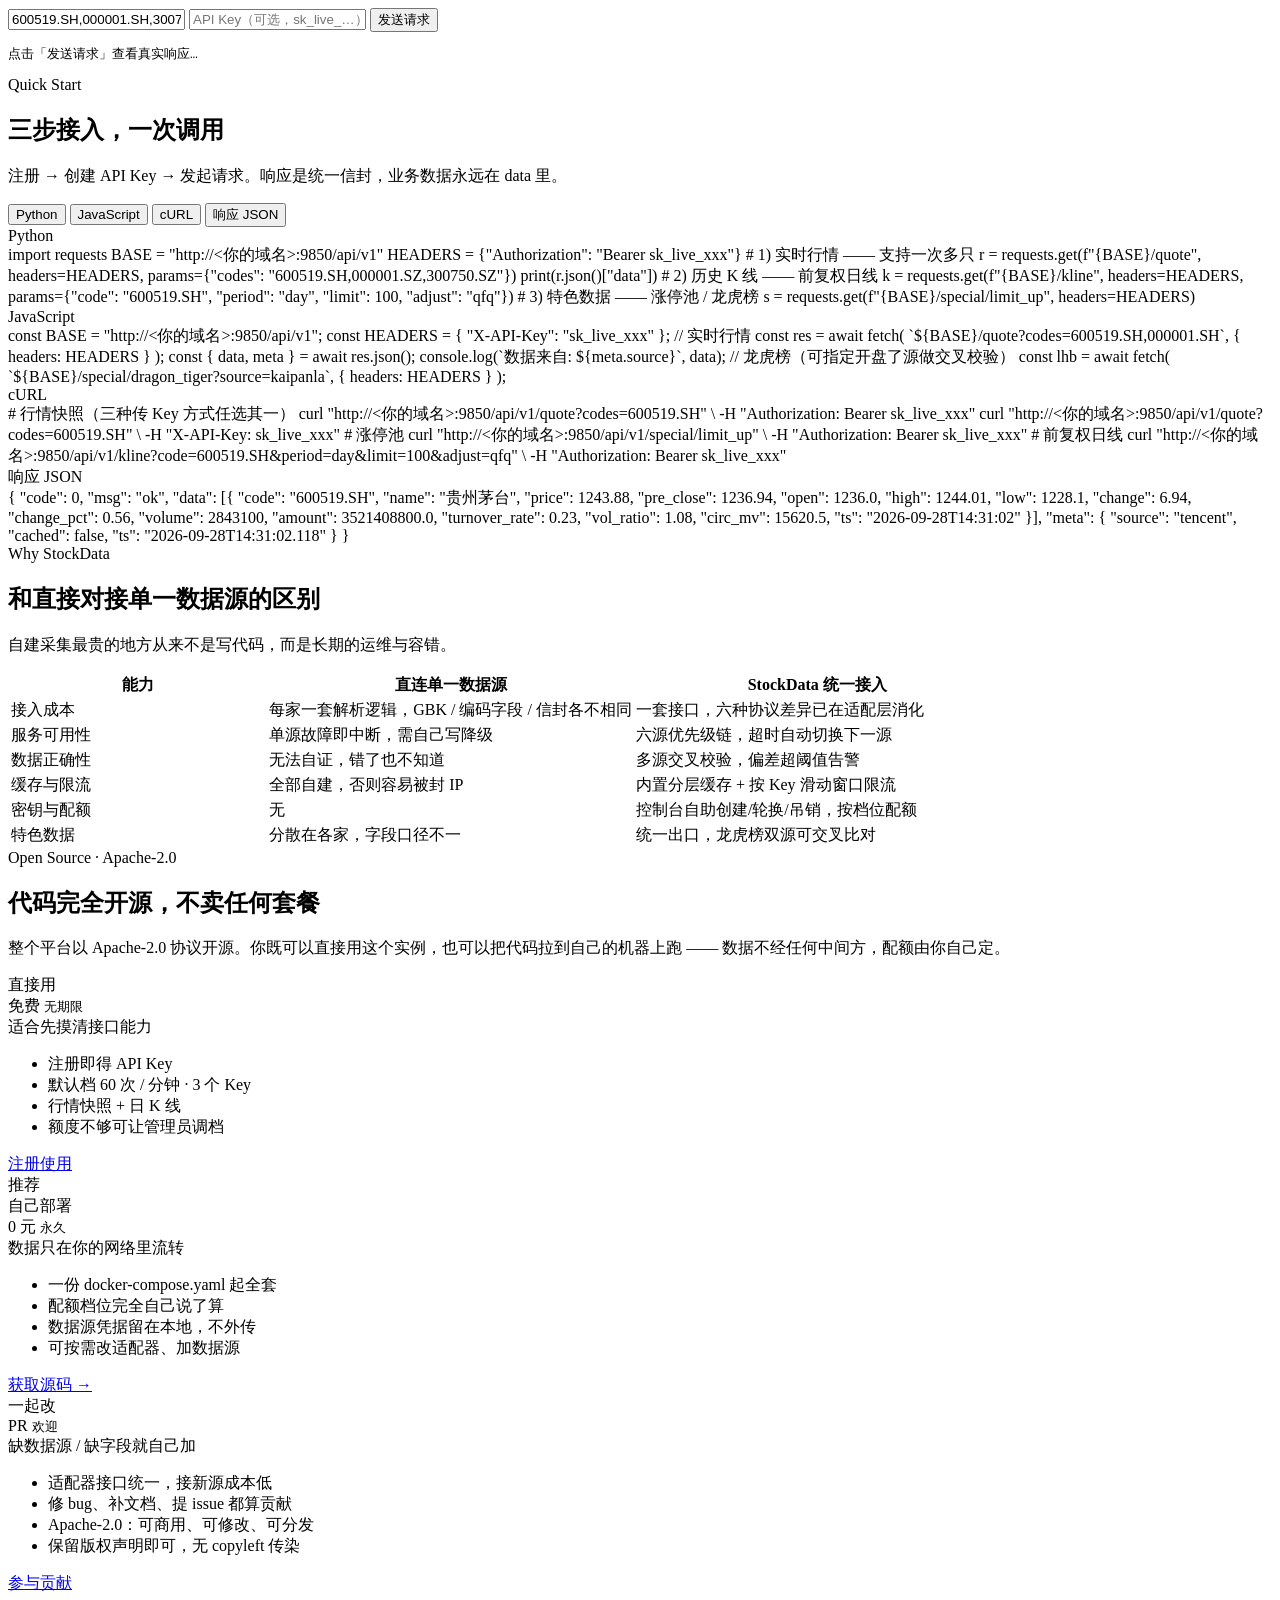
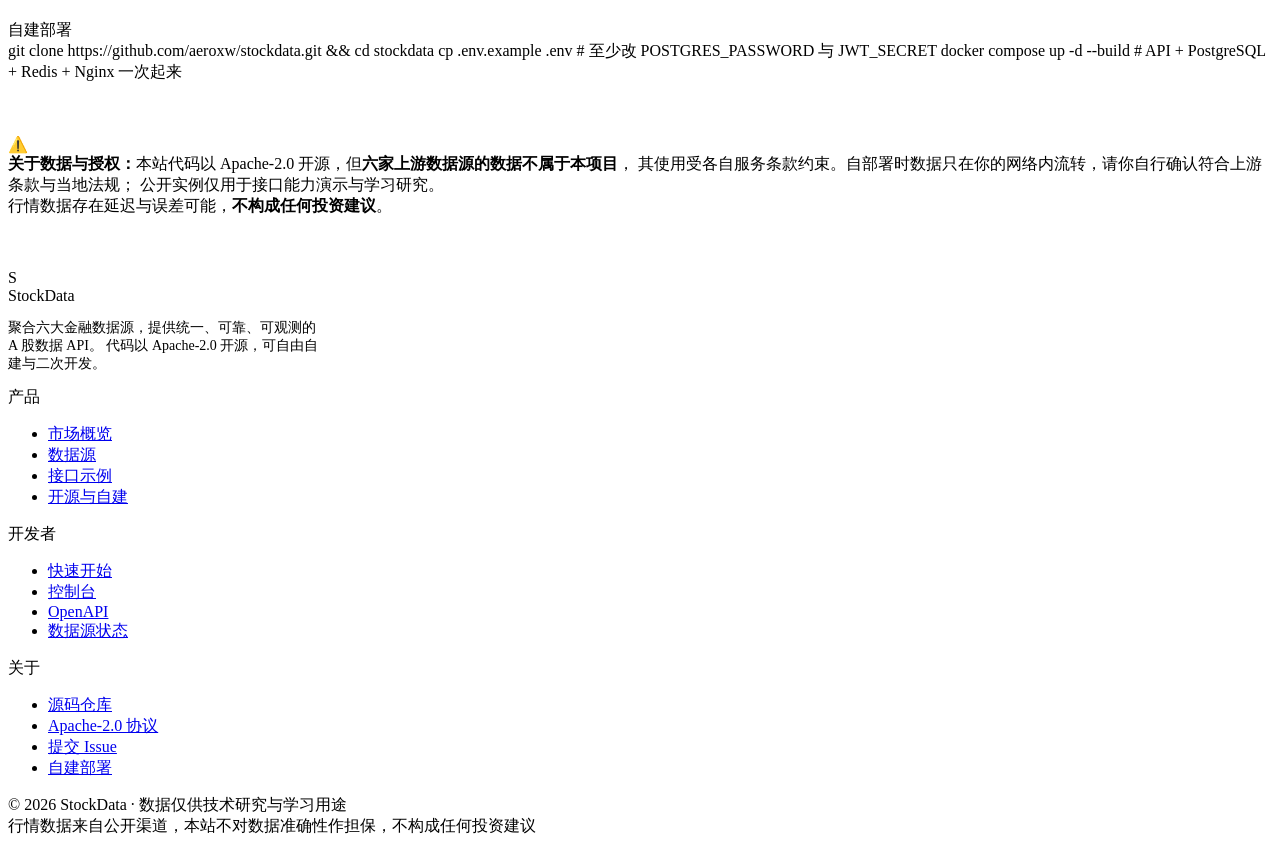
==== commit a8902aec: "移除支付与售卖功能，转为 Apache-2.0 开源项目 背景：继续做下去要办 ICP 许可证（注册资本 100 万起、必须是有限责任公司、 3 人社保、服务器托管在有 IDC 资质的机房，一次性投入" ====
--- a/backend/static/index.html
+++ b/backend/static/index.html
@@ -22,7 +22,7 @@
       <a href="#architecture">架构</a>
       <a href="#features">核心能力</a>
       <a href="#playground">在线调试</a>
-      <a href="#pricing">套餐</a>
+      <a href="#opensource">开源</a>
       <a href="/docs.html">开发文档</a>
     </div>
     <div class="nav-actions" id="navActions">
@@ -52,7 +52,7 @@
 
     <div class="hero-cta">
       <a class="btn btn-primary" href="/login.html?tab=register">免费获取 API Key →</a>
-      <a class="btn btn-ghost" href="#playground">先试一下真实接口</a>
+      <a class="btn btn-ghost" href="#opensource">自己部署一份</a>
     </div>
 
     <!-- 平台指标 -->
@@ -613,7 +613,7 @@
           <tr>
             <td>密钥与配额</td>
             <td><span class="compare-no">无</span></td>
-            <td><span class="compare-yes">控制台自助</span>创建/轮换/吊销，按套餐配额</td>
+            <td><span class="compare-yes">控制台自助</span>创建/轮换/吊销，按档位配额</td>
           </tr>
           <tr>
             <td>特色数据</td>
@@ -626,57 +626,70 @@
   </div>
 </section>
 
-<!-- ===================== 套餐 ===================== -->
-<section class="section section-alt" id="pricing">
+<!-- ===================== 开源 ===================== -->
+<section class="section section-alt" id="opensource">
   <div class="container">
     <div class="section-head">
-      <div class="section-tag">Pricing</div>
-      <h2 class="section-title">按需选择，随时升级</h2>
-      <p class="section-desc">从个人研究到团队生产，都有合适的配额。</p>
+      <div class="section-tag">Open Source · Apache-2.0</div>
+      <h2 class="section-title">代码完全开源，不卖任何套餐</h2>
+      <p class="section-desc">
+        整个平台以 Apache-2.0 协议开源。你既可以直接用这个实例，也可以把代码拉到自己的机器上跑 ——
+        数据不经任何中间方，配额由你自己定。
+      </p>
     </div>
 
     <div class="price-grid">
       <div class="price-card">
-        <div class="price-name">Free</div>
-        <div class="price-val">¥0 <small>/ 月</small></div>
-        <div class="price-note">个人学习与策略验证</div>
+        <div class="price-name">直接用</div>
+        <div class="price-val">免费 <small>无期限</small></div>
+        <div class="price-note">适合先摸清接口能力</div>
         <ul class="price-list">
-          <li>60 次 / 分钟</li>
-          <li>3 个 API Key</li>
+          <li>注册即得 API Key</li>
+          <li>默认档 60 次 / 分钟 · 3 个 Key</li>
           <li>行情快照 + 日 K 线</li>
-          <li>社区支持</li>
+          <li>额度不够可让管理员调档</li>
         </ul>
-        <a class="btn btn-ghost" href="/login.html?tab=register">免费开始</a>
+        <a class="btn btn-ghost" href="/login.html?tab=register">注册使用</a>
       </div>
 
       <div class="price-card featured">
-        <div class="price-badge">最受欢迎</div>
-        <div class="price-name">Pro</div>
-        <div class="price-val">¥199 <small>/ 月</small></div>
-        <div class="price-note">量化研究者与小型团队</div>
+        <div class="price-badge">推荐</div>
+        <div class="price-name">自己部署</div>
+        <div class="price-val">0 元 <small>永久</small></div>
+        <div class="price-note">数据只在你的网络里流转</div>
         <ul class="price-list">
-          <li>600 次 / 分钟</li>
-          <li>10 个 API Key</li>
-          <li>全部特色数据（涨停池/龙虎榜）</li>
-          <li>财报 + 估值数据</li>
-          <li>多源交叉校验</li>
+          <li>一份 docker-compose.yaml 起全套</li>
+          <li>配额档位完全自己说了算</li>
+          <li>数据源凭据留在本地，不外传</li>
+          <li>可按需改适配器、加数据源</li>
         </ul>
-        <a class="btn btn-primary" href="/login.html?tab=register">立即升级</a>
+        <a class="btn btn-primary" href="https://github.com/aeroxw/stockdata" target="_blank" rel="noopener">获取源码 →</a>
       </div>
 
       <div class="price-card">
-        <div class="price-name">VIP</div>
-        <div class="price-val">定制 <small>/ 年</small></div>
-        <div class="price-note">机构级生产环境</div>
+        <div class="price-name">一起改</div>
+        <div class="price-val">PR <small>欢迎</small></div>
+        <div class="price-note">缺数据源 / 缺字段就自己加</div>
         <ul class="price-list">
-          <li>不限频次（协商）</li>
-          <li>50 个 API Key</li>
-          <li>专属数据源通道</li>
-          <li>WebSocket 实时推送</li>
-          <li>1v1 技术支持</li>
+          <li>适配器接口统一，接新源成本低</li>
+          <li>修 bug、补文档、提 issue 都算贡献</li>
+          <li>Apache-2.0：可商用、可修改、可分发</li>
+          <li>保留版权声明即可，无 copyleft 传染</li>
         </ul>
-        <a class="btn btn-ghost" href="/login.html?tab=register">联系我们</a>
-      </div>
+        <a class="btn btn-ghost" href="https://github.com/aeroxw/stockdata" target="_blank" rel="noopener">参与贡献</a>
+      </div>
+    </div>
+
+    <div class="code-block" style="margin-top:26px">
+      <div class="code-head">
+        <span class="code-dot" style="background:#ff5f56"></span>
+        <span class="code-dot" style="background:#ffbd2e"></span>
+        <span class="code-dot" style="background:#27c93f"></span>
+        <span class="code-lang">自建部署</span>
+      </div>
+      <div class="code-body">git clone https://github.com/aeroxw/stockdata.git &amp;&amp; cd stockdata
+cp .env.example .env          # 至少改 POSTGRES_PASSWORD 与 JWT_SECRET
+docker compose up -d --build  # API + PostgreSQL + Redis + Nginx 一次起来</div>
     </div>
   </div>
 </section>
@@ -687,8 +700,10 @@
     <div class="alert alert-info" style="margin:0">
       <span>⚠️</span>
       <div>
-        <strong>数据用途声明：</strong>本站数据均来自公开渠道，仅用于技术研究、策略回测与学习用途。
-        请勿用于任何商业转售或未经授权的分发；行情数据存在延迟与误差可能，不构成任何投资建议。
+        <strong>关于数据与授权：</strong>本站代码以 Apache-2.0 开源，但<b>六家上游数据源的数据不属于本项目</b>，
+        其使用受各自服务条款约束。自部署时数据只在你的网络内流转，请你自行确认符合上游条款与当地法规；
+        公开实例仅用于接口能力演示与学习研究。<br>
+        行情数据存在延迟与误差可能，<b>不构成任何投资建议</b>。
       </div>
     </div>
   </div>
@@ -704,7 +719,8 @@
           <div>StockData</div>
         </div>
         <p style="color:var(--muted);font-size:14px;max-width:320px">
-          聚合六大金融数据源，提供统一、可靠、可观测的 A 股数据 API 服务。
+          聚合六大金融数据源，提供统一、可靠、可观测的 A 股数据 API。
+          代码以 Apache-2.0 开源，可自由自建与二次开发。
         </p>
       </div>
       <div>
@@ -713,7 +729,7 @@
           <li><a href="#market">市场概览</a></li>
           <li><a href="#sources">数据源</a></li>
           <li><a href="#api">接口示例</a></li>
-          <li><a href="#pricing">套餐定价</a></li>
+          <li><a href="#opensource">开源与自建</a></li>
         </ul>
       </div>
       <div>
@@ -728,10 +744,10 @@
       <div>
         <div class="footer-title">关于</div>
         <ul class="footer-links">
-          <li><a href="#">服务条款</a></li>
-          <li><a href="#">数据合规声明</a></li>
-          <li><a href="#">隐私政策</a></li>
-          <li><a href="#">联系我们</a></li>
+          <li><a href="https://github.com/aeroxw/stockdata" target="_blank" rel="noopener">源码仓库</a></li>
+          <li><a href="https://github.com/aeroxw/stockdata/blob/main/LICENSE" target="_blank" rel="noopener">Apache-2.0 协议</a></li>
+          <li><a href="https://github.com/aeroxw/stockdata/issues" target="_blank" rel="noopener">提交 Issue</a></li>
+          <li><a href="#opensource">自建部署</a></li>
         </ul>
       </div>
     </div>
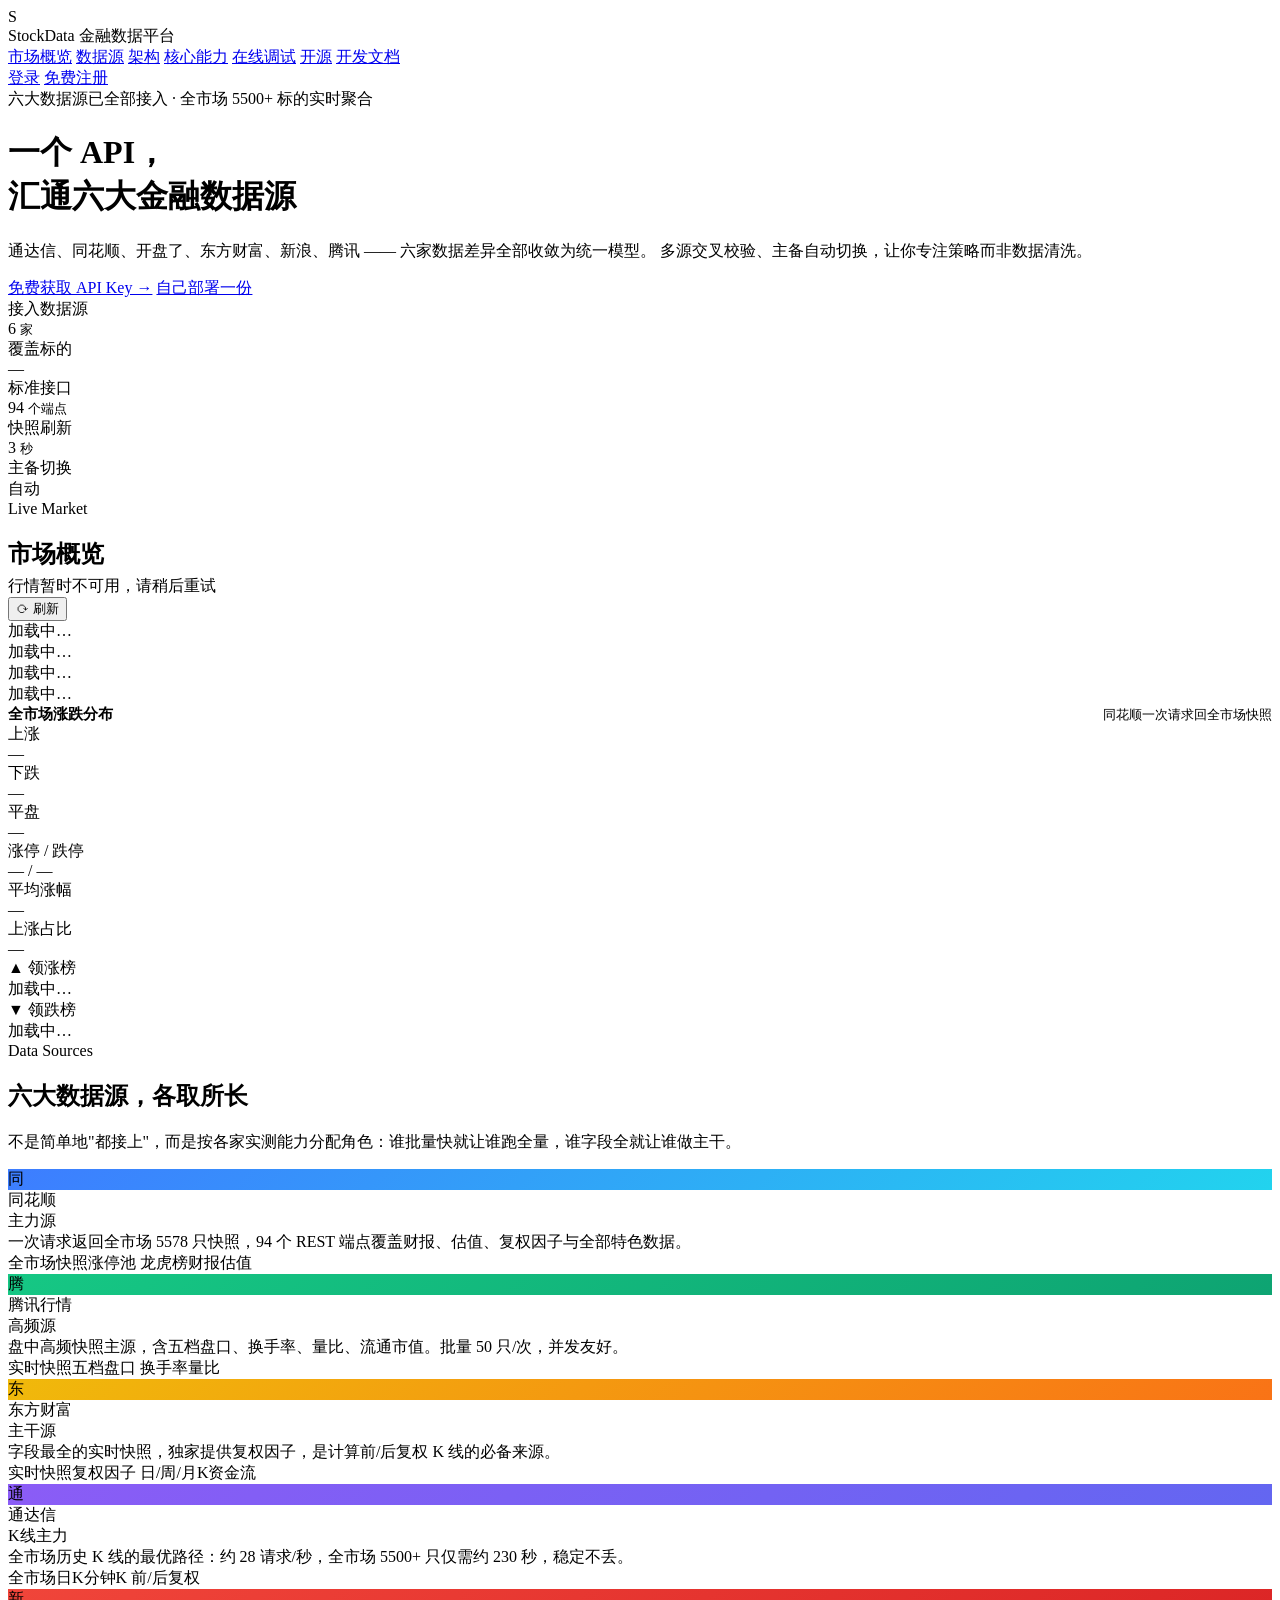
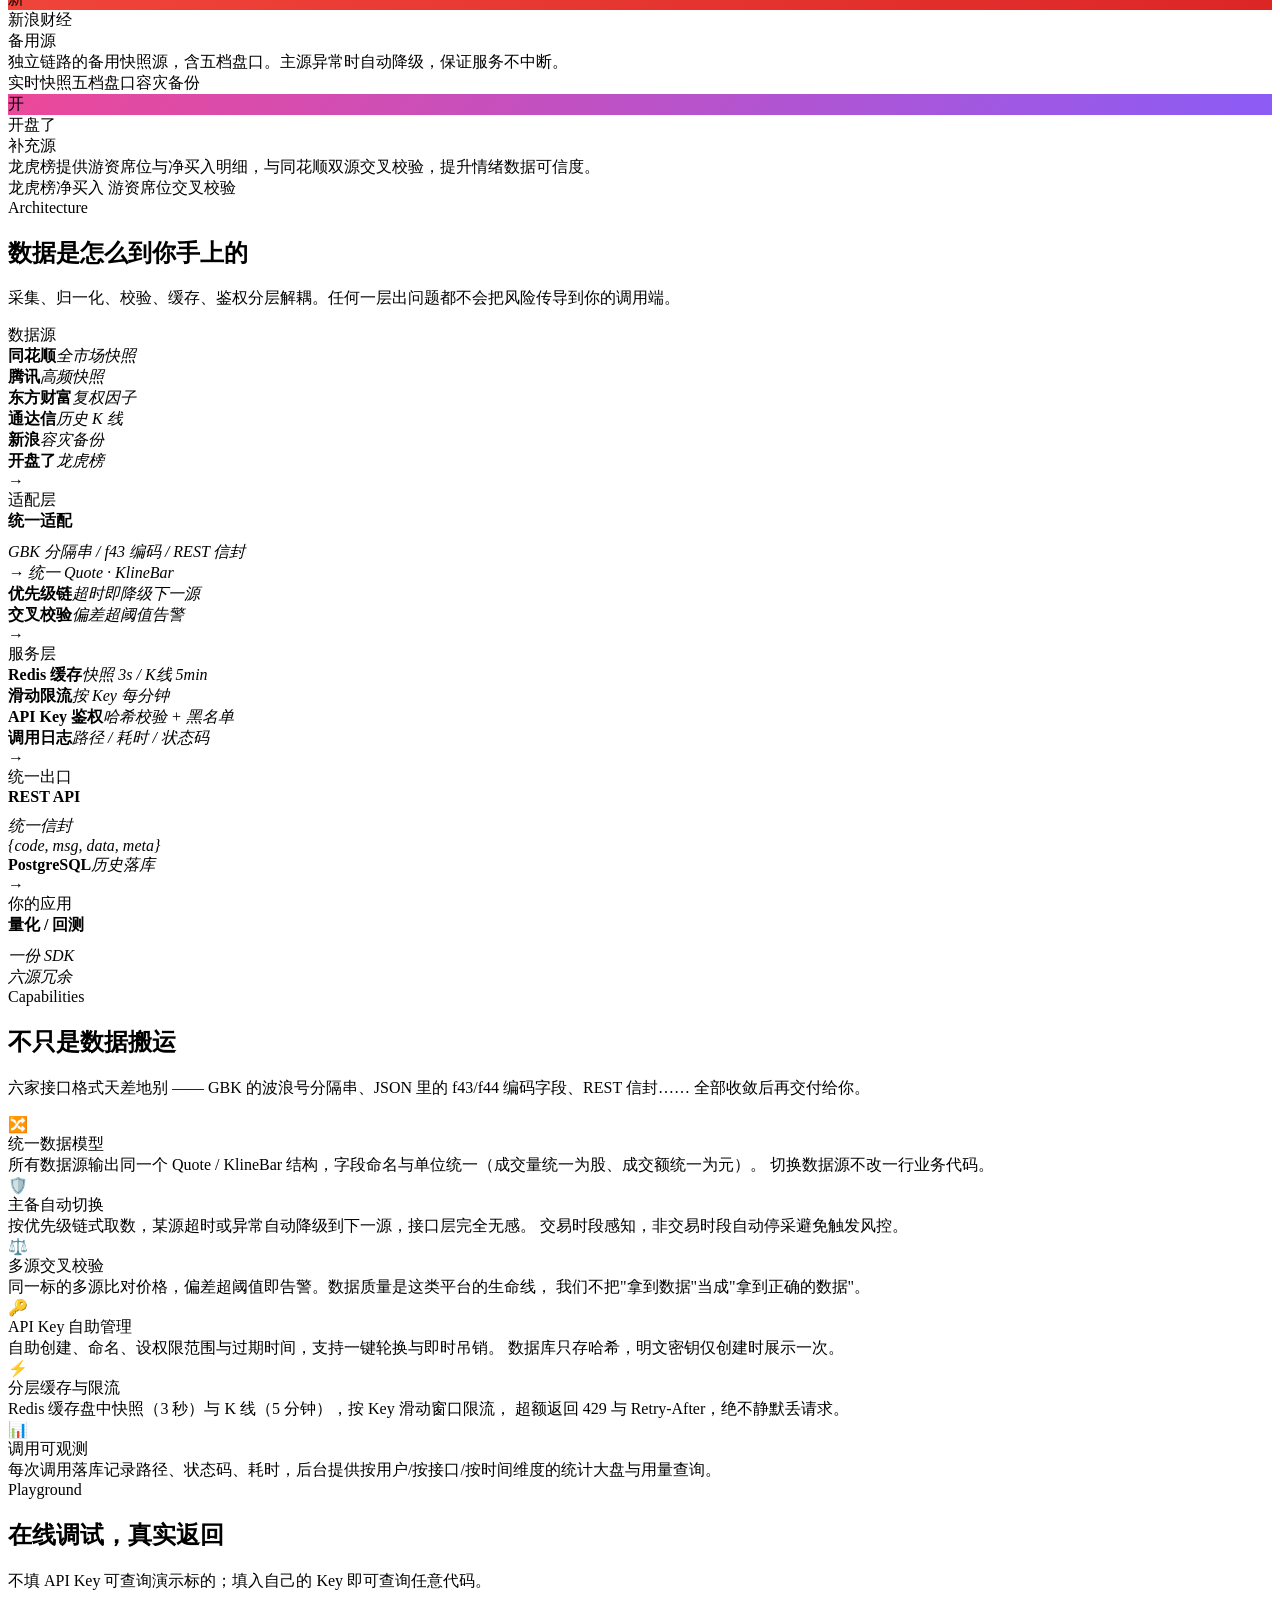
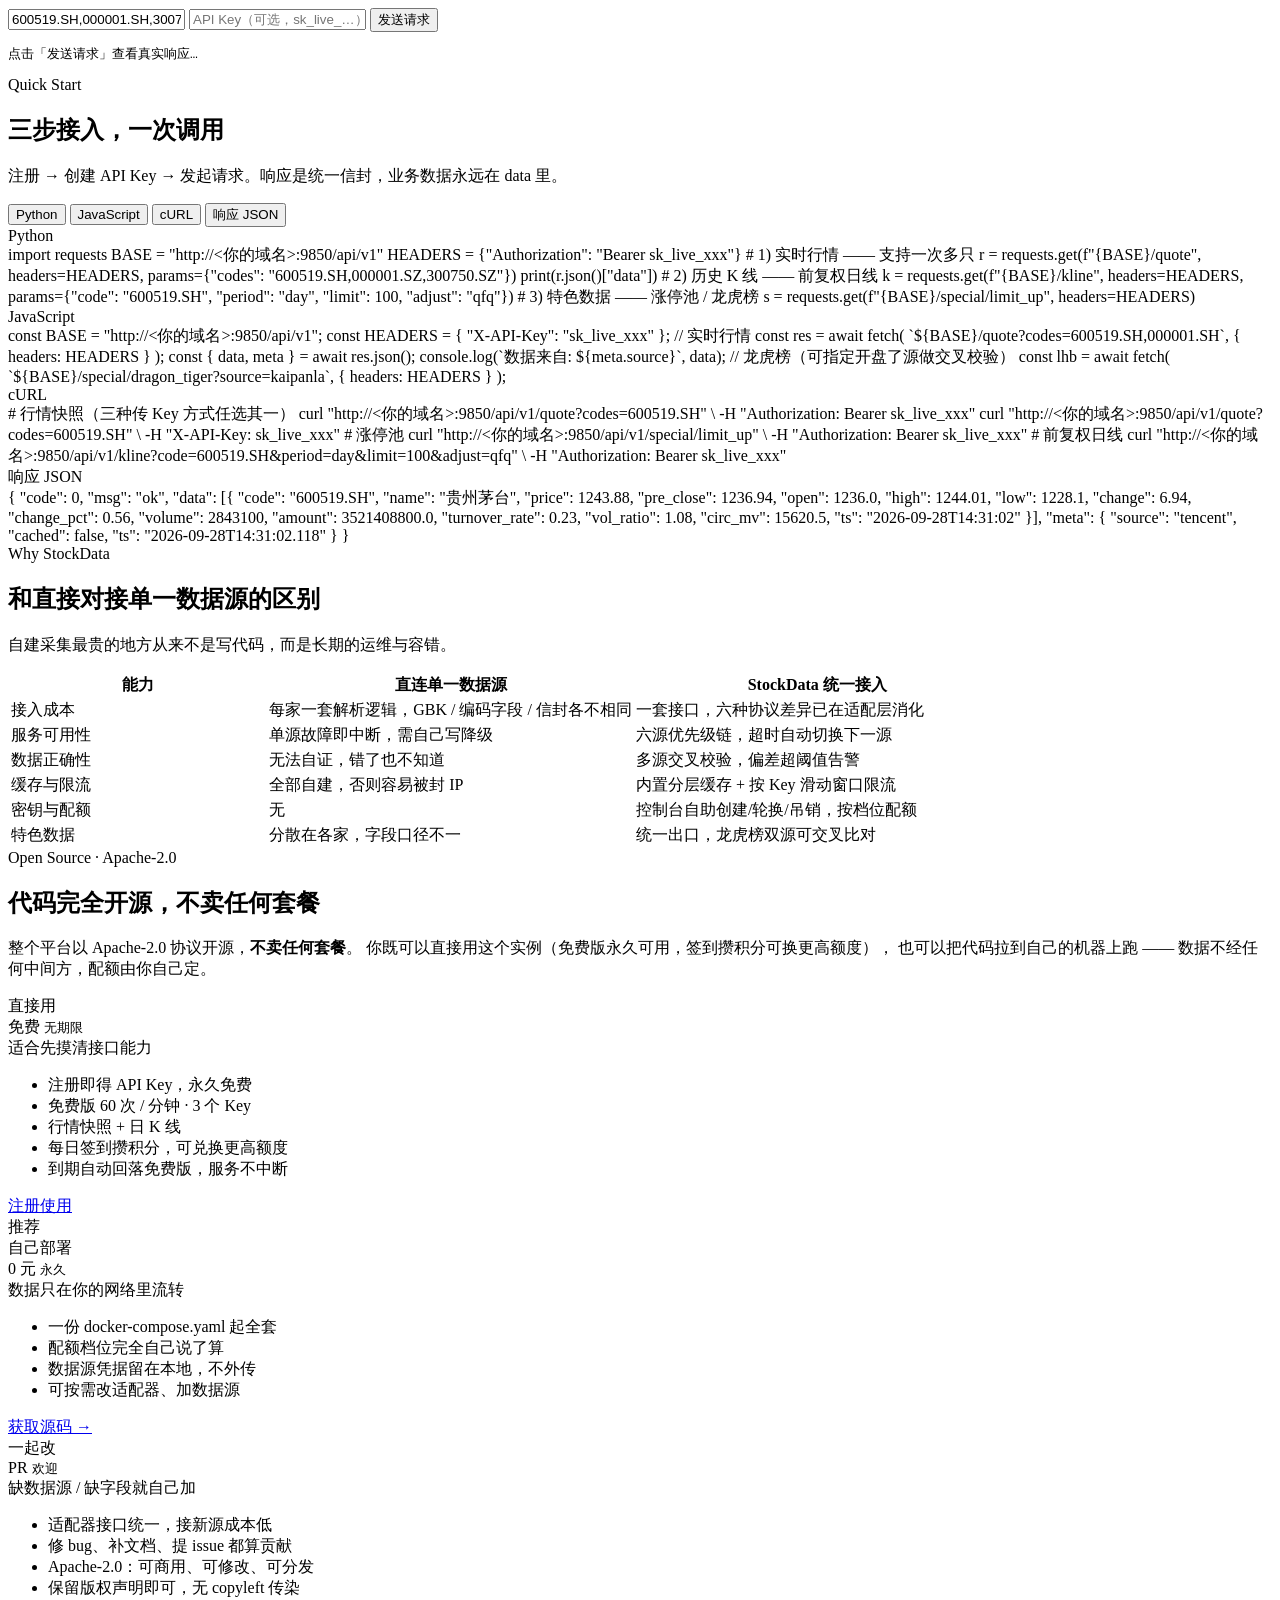
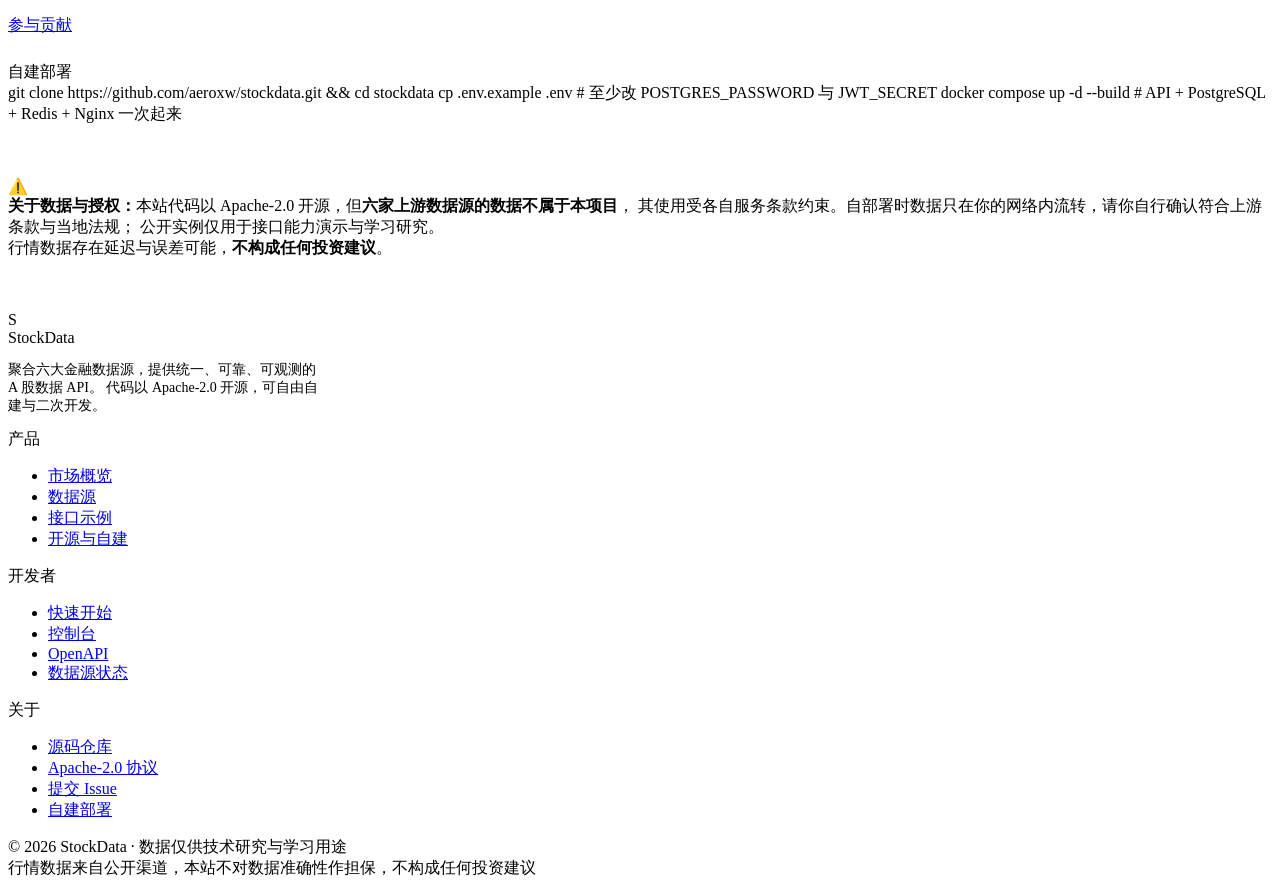
==== commit d4b3ec09: "新增签到积分兑换档位机制，替代收费 开源化之后档位仍是纯配额（max_keys/rate_limit/daily_quota）， 但需要一个"不是钱"的门槛来保护上游六家数据源 —— 否则一个注册账号" ====
--- a/backend/static/index.html
+++ b/backend/static/index.html
@@ -633,8 +633,9 @@
       <div class="section-tag">Open Source · Apache-2.0</div>
       <h2 class="section-title">代码完全开源，不卖任何套餐</h2>
       <p class="section-desc">
-        整个平台以 Apache-2.0 协议开源。你既可以直接用这个实例，也可以把代码拉到自己的机器上跑 ——
-        数据不经任何中间方，配额由你自己定。
+        整个平台以 Apache-2.0 协议开源，<b>不卖任何套餐</b>。
+        你既可以直接用这个实例（免费版永久可用，签到攒积分可换更高额度），
+        也可以把代码拉到自己的机器上跑 —— 数据不经任何中间方，配额由你自己定。
       </p>
     </div>
 
@@ -644,10 +645,11 @@
         <div class="price-val">免费 <small>无期限</small></div>
         <div class="price-note">适合先摸清接口能力</div>
         <ul class="price-list">
-          <li>注册即得 API Key</li>
-          <li>默认档 60 次 / 分钟 · 3 个 Key</li>
+          <li>注册即得 API Key，永久免费</li>
+          <li>免费版 60 次 / 分钟 · 3 个 Key</li>
           <li>行情快照 + 日 K 线</li>
-          <li>额度不够可让管理员调档</li>
+          <li>每日签到攒积分，可兑换更高额度</li>
+          <li>到期自动回落免费版，服务不中断</li>
         </ul>
         <a class="btn btn-ghost" href="/login.html?tab=register">注册使用</a>
       </div>
